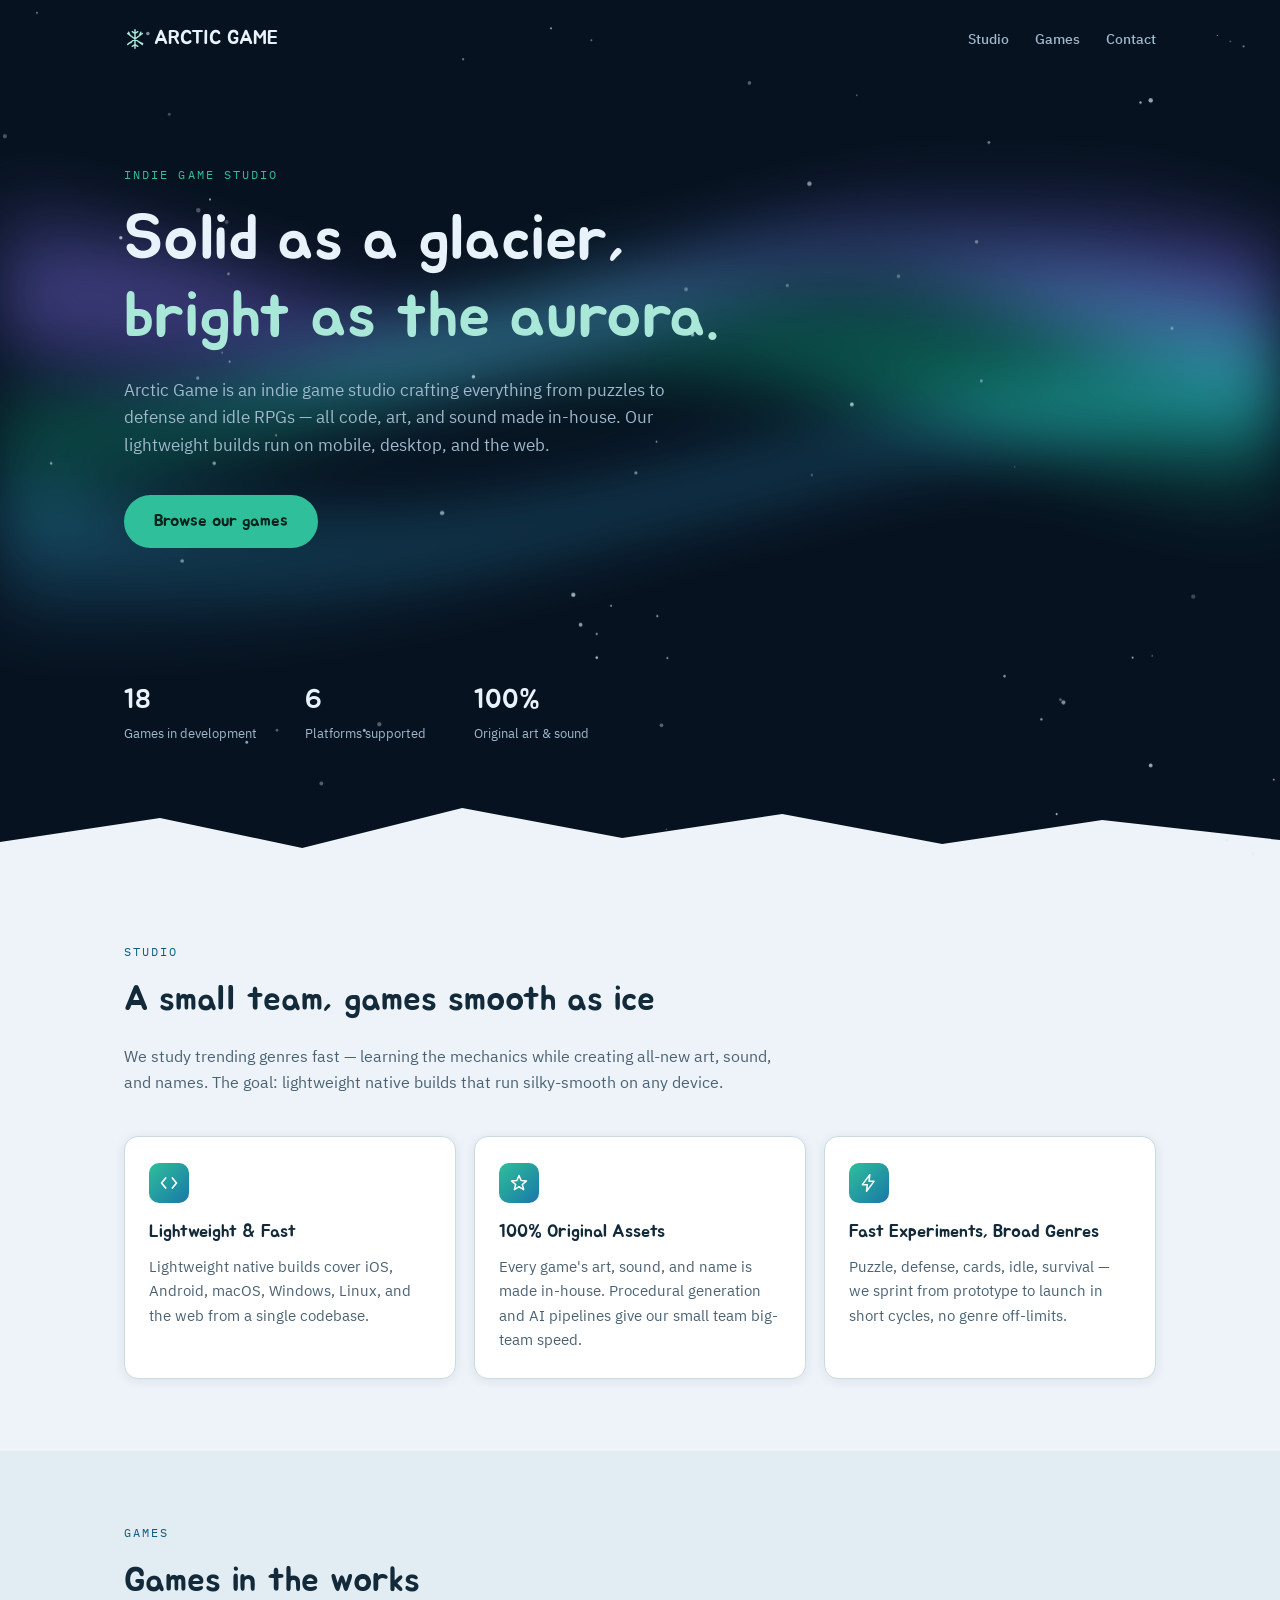
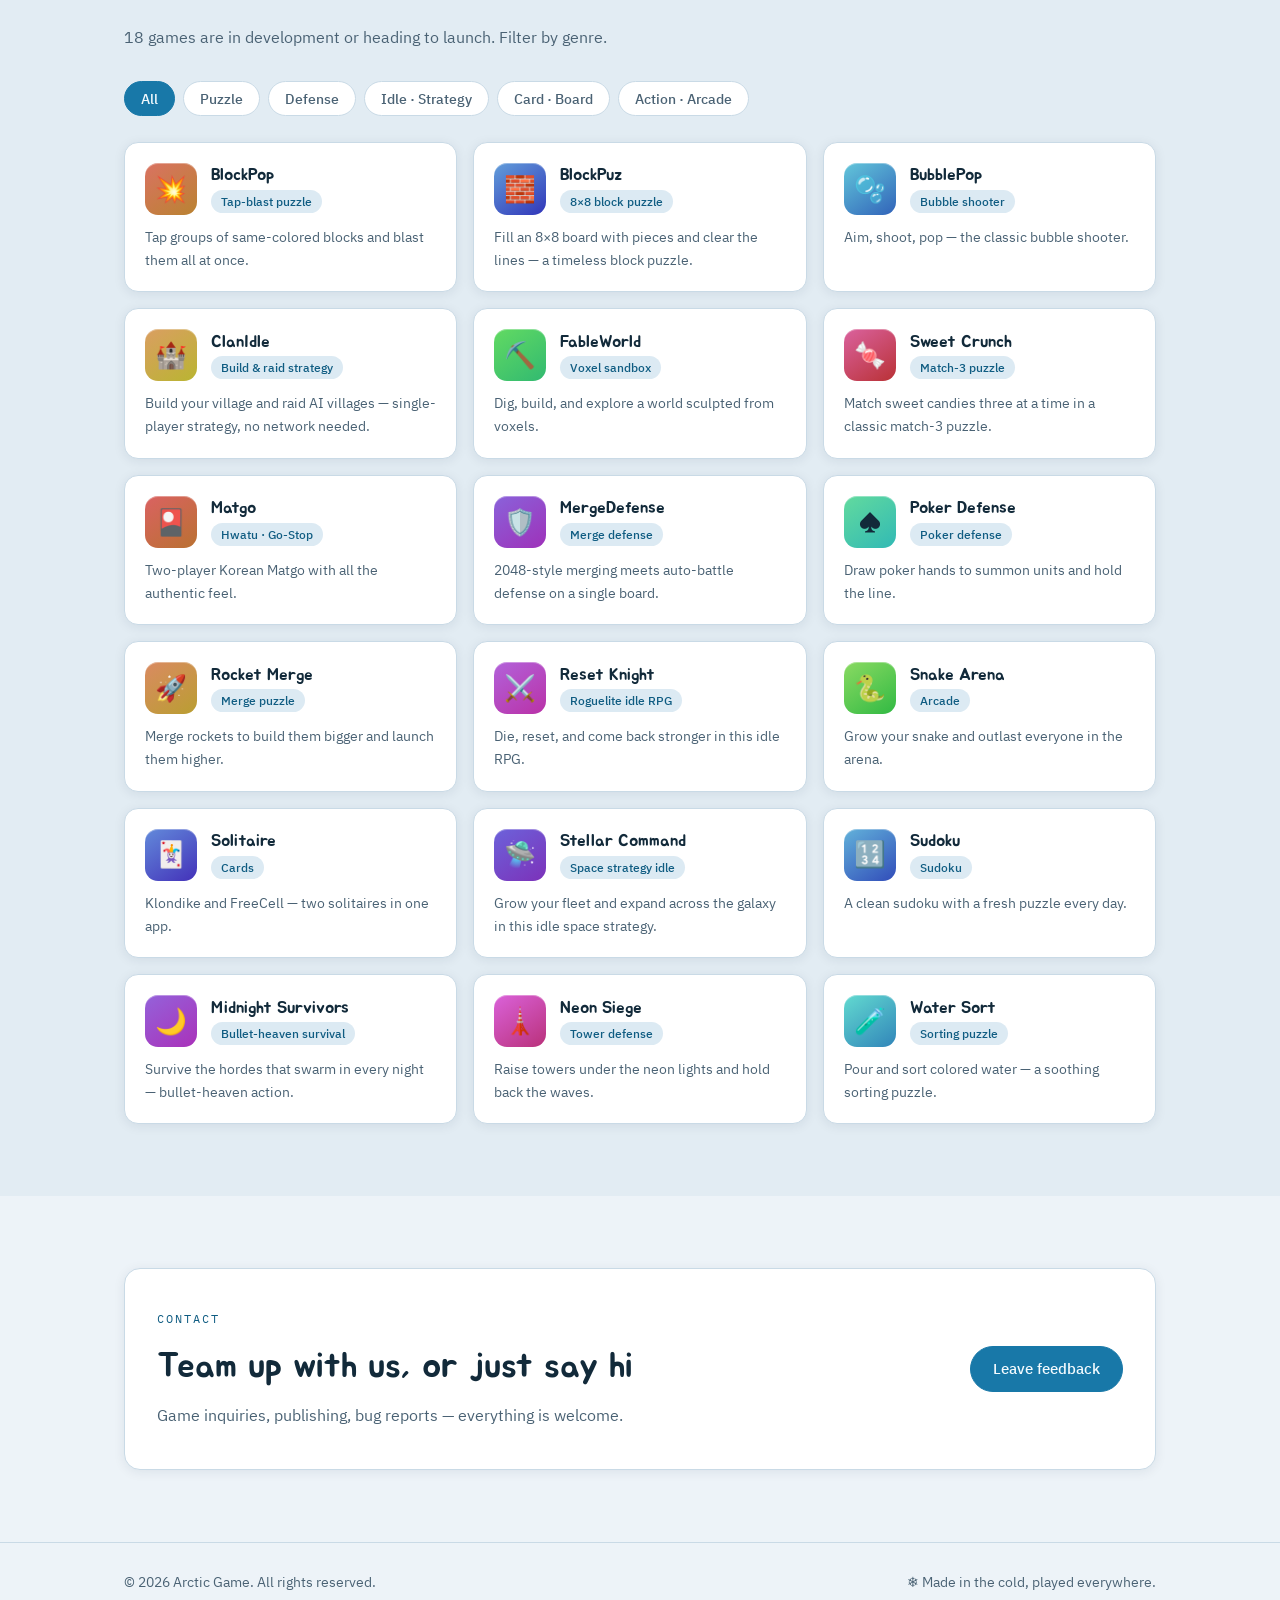
==== index.html @ 4560b3fa "Create index.html" ====
<!DOCTYPE html>
<html lang="en">
<head>
<meta charset="UTF-8">
<meta name="viewport" content="width=device-width, initial-scale=1.0">
<title>Arctic Game</title>
<meta name="description" content="Arctic Game — 퍼즐부터 디펜스까지, 아트와 사운드까지 직접 만드는 인디 게임 스튜디오">
<link rel="icon" href="data:image/svg+xml,%3Csvg xmlns='http://www.w3.org/2000/svg' viewBox='0 0 100 100'%3E%3Ctext y='.9em' font-size='90'%3E%E2%9D%84%EF%B8%8F%3C/text%3E%3C/svg%3E">
<link rel="preconnect" href="https://fonts.googleapis.com">
<link rel="preconnect" href="https://fonts.gstatic.com" crossorigin>
<link rel="stylesheet" href="https://fonts.googleapis.com/css2?family=Jua&family=IBM+Plex+Sans+KR:wght@400;500;700&family=IBM+Plex+Mono:wght@500&display=swap">
<style>
  :root {
    --bg: #EDF3F8;
    --surface: #FFFFFF;
    --surface-2: #E2ECF3;
    --ink: #122A3A;
    --ink-soft: #4A6274;
    --line: #C9DAE6;
    --accent: #1878A8;
    --accent-ink: #0F5C82;
    --aurora-g: #2FBF9B;
    --aurora-v: #8A7BF0;
    --chip-bg: #DCEAF3;
    --shadow: 0 2px 12px rgba(18, 42, 58, 0.08);
    /* 히어로는 테마와 무관하게 극야(polar night) 고정 */
    --night: #071220;
    --night-ink: #E8F2FA;
    --night-soft: #9FB8CC;
  }
  @media (prefers-color-scheme: dark) {
    :root:not([data-theme="light"]) {
      --bg: #0A1622;
      --surface: #12222F;
      --surface-2: #0E1C28;
      --ink: #E3EEF6;
      --ink-soft: #8FA9BB;
      --line: #20374A;
      --accent: #4FB7DF;
      --accent-ink: #7CCBE8;
      --chip-bg: #1A2E3E;
      --shadow: 0 2px 12px rgba(0, 0, 0, 0.35);
    }
  }
  :root[data-theme="dark"] {
    --bg: #0A1622;
    --surface: #12222F;
    --surface-2: #0E1C28;
    --ink: #E3EEF6;
    --ink-soft: #8FA9BB;
    --line: #20374A;
    --accent: #4FB7DF;
    --accent-ink: #7CCBE8;
    --chip-bg: #1A2E3E;
    --shadow: 0 2px 12px rgba(0, 0, 0, 0.35);
  }

  * { margin: 0; padding: 0; box-sizing: border-box; }
  html { scroll-behavior: smooth; }
  @media (prefers-reduced-motion: reduce) {
    html { scroll-behavior: auto; }
    *, *::before, *::after { animation: none !important; transition: none !important; }
  }
  body {
    background: var(--bg);
    color: var(--ink);
    font-family: "IBM Plex Sans KR", "Apple SD Gothic Neo", "Malgun Gothic", sans-serif;
    line-height: 1.65;
    -webkit-font-smoothing: antialiased;
  }
  h1, h2, h3 { font-family: "Jua", "Apple SD Gothic Neo", sans-serif; font-weight: 400; text-wrap: balance; }
  a { color: var(--accent-ink); }
  a:focus-visible, button:focus-visible {
    outline: 2px solid var(--accent);
    outline-offset: 3px;
    border-radius: 4px;
  }
  .mono {
    font-family: "IBM Plex Mono", monospace;
    font-size: 0.72rem;
    letter-spacing: 0.18em;
    text-transform: uppercase;
  }
  .wrap { max-width: 1080px; margin: 0 auto; padding: 0 24px; }

  /* ── 히어로 (극야) ─────────────────────────── */
  .hero {
    position: relative;
    background: var(--night);
    color: var(--night-ink);
    overflow: hidden;
  }
  .hero canvas {
    position: absolute;
    inset: 0;
    width: 100%;
    height: 100%;
    pointer-events: none;
  }
  #aurora { filter: blur(34px) saturate(1.25); opacity: 0.85; }
  .hero-inner { position: relative; z-index: 2; }

  .nav {
    display: flex;
    align-items: center;
    justify-content: space-between;
    gap: 16px;
    padding: 22px 0;
  }
  .wordmark {
    font-family: "Jua", sans-serif;
    font-size: 1.25rem;
    color: var(--night-ink);
    text-decoration: none;
    display: flex;
    align-items: center;
    gap: 8px;
  }
  .wordmark svg { flex: none; }
  .nav-right { display: flex; align-items: center; gap: 26px; }
  .nav-links { display: flex; gap: 26px; }
  .nav-links a {
    color: var(--night-soft);
    text-decoration: none;
    font-size: 0.9rem;
    font-weight: 500;
  }
  .nav-links a:hover { color: var(--night-ink); }

  .lang-switch {
    display: flex;
    gap: 3px;
    border: 1px solid rgba(159, 184, 204, 0.35);
    border-radius: 999px;
    padding: 3px;
  }
  .lang-switch button {
    font-family: "IBM Plex Mono", monospace;
    font-size: 0.68rem;
    letter-spacing: 0.08em;
    background: none;
    border: none;
    color: var(--night-soft);
    border-radius: 999px;
    padding: 4px 11px;
    cursor: pointer;
  }
  .lang-switch button:hover { color: var(--night-ink); }
  .lang-switch button[aria-pressed="true"] {
    background: var(--night-ink);
    color: var(--night);
  }

  .hero-body { padding: 88px 0 130px; max-width: 640px; }
  .hero-eyebrow { color: var(--aurora-g); margin-bottom: 18px; }
  .hero h1 {
    font-size: clamp(2.4rem, 6vw, 4rem);
    line-height: 1.2;
    margin-bottom: 20px;
  }
  .hero h1 .glow { color: #A9E8D8; }
  .hero p.lede {
    color: var(--night-soft);
    font-size: 1.05rem;
    max-width: 34em;
    margin-bottom: 36px;
  }
  .cta {
    display: inline-block;
    background: var(--aurora-g);
    color: #05231B;
    font-family: "Jua", sans-serif;
    font-size: 1.05rem;
    text-decoration: none;
    padding: 13px 30px;
    border-radius: 999px;
    transition: transform 0.15s ease, box-shadow 0.15s ease;
  }
  .cta:hover { transform: translateY(-2px); box-shadow: 0 6px 24px rgba(47, 191, 155, 0.4); }

  .hero-stats {
    position: relative;
    z-index: 2;
    display: flex;
    flex-wrap: wrap;
    gap: 12px 48px;
    padding-bottom: 56px;
  }
  .hero-stats div { display: flex; flex-direction: column; }
  .hero-stats .num {
    font-family: "Jua", sans-serif;
    font-size: 1.7rem;
    color: var(--night-ink);
    font-variant-numeric: tabular-nums;
  }
  .hero-stats .label { color: var(--night-soft); font-size: 0.82rem; }

  /* 히어로 아래 빙하 능선 */
  .ridge { display: block; width: 100%; height: 70px; margin-top: -1px; }

  /* ── 섹션 공통 ─────────────────────────────── */
  section { padding: 72px 0; }
  .sec-eyebrow { color: var(--accent-ink); margin-bottom: 10px; }
  .sec-title { font-size: clamp(1.6rem, 3.5vw, 2.2rem); margin-bottom: 14px; }
  .sec-desc { color: var(--ink-soft); max-width: 42em; }

  /* ── 스튜디오 ─────────────────────────────── */
  .pillars {
    display: grid;
    grid-template-columns: repeat(auto-fit, minmax(240px, 1fr));
    gap: 18px;
    margin-top: 40px;
  }
  .pillar {
    background: var(--surface);
    border: 1px solid var(--line);
    border-radius: 14px;
    padding: 26px 24px;
    box-shadow: var(--shadow);
  }
  .pillar h3 { font-size: 1.15rem; margin: 14px 0 8px; }
  .pillar p { color: var(--ink-soft); font-size: 0.92rem; }
  .pillar .mark {
    width: 40px; height: 40px;
    border-radius: 10px;
    display: flex; align-items: center; justify-content: center;
    background: linear-gradient(135deg, var(--aurora-g), var(--accent));
  }
  .pillar .mark svg { display: block; }

  /* ── 게임 그리드 ───────────────────────────── */
  #games { background: var(--surface-2); }
  .filters {
    display: flex;
    flex-wrap: wrap;
    gap: 8px;
    margin: 30px 0 26px;
  }
  .filters button {
    font-family: "IBM Plex Sans KR", sans-serif;
    font-size: 0.85rem;
    font-weight: 500;
    color: var(--ink-soft);
    background: var(--surface);
    border: 1px solid var(--line);
    border-radius: 999px;
    padding: 7px 16px;
    cursor: pointer;
  }
  .filters button:hover { color: var(--ink); }
  .filters button[aria-pressed="true"] {
    background: var(--accent);
    border-color: var(--accent);
    color: #F2FAFE;
  }
  .grid {
    display: grid;
    grid-template-columns: repeat(auto-fill, minmax(250px, 1fr));
    gap: 16px;
  }
  .card {
    background: var(--surface);
    border: 1px solid var(--line);
    border-radius: 14px;
    padding: 20px;
    box-shadow: var(--shadow);
    display: flex;
    flex-direction: column;
    gap: 10px;
    transition: transform 0.15s ease;
  }
  .card:hover { transform: translateY(-3px); }
  .card.hide { display: none; }
  .card-top { display: flex; align-items: center; gap: 14px; }
  .app-icon {
    flex: none;
    width: 52px; height: 52px;
    border-radius: 13px;
    display: flex; align-items: center; justify-content: center;
    font-size: 1.6rem;
    background: linear-gradient(145deg, hsl(var(--h), 62%, 62%), hsl(calc(var(--h) + 28), 58%, 46%));
    box-shadow: inset 0 1px 0 rgba(255,255,255,0.35);
  }
  .card h3 { font-size: 1.08rem; line-height: 1.3; }
  .chip {
    display: inline-block;
    font-size: 0.72rem;
    font-weight: 500;
    color: var(--accent-ink);
    background: var(--chip-bg);
    border-radius: 999px;
    padding: 2px 10px;
    margin-top: 3px;
  }
  .card p { color: var(--ink-soft); font-size: 0.88rem; }

  /* ── 문의 ──────────────────────────────────── */
  .contact-box {
    background: var(--surface);
    border: 1px solid var(--line);
    border-radius: 16px;
    padding: 40px 32px;
    box-shadow: var(--shadow);
    display: flex;
    flex-wrap: wrap;
    align-items: center;
    justify-content: space-between;
    gap: 20px;
  }
  .contact-box .links { display: flex; flex-wrap: wrap; gap: 12px; }
  .contact-box a.btn {
    display: inline-block;
    text-decoration: none;
    font-weight: 500;
    font-size: 0.92rem;
    padding: 10px 22px;
    border-radius: 999px;
    border: 1px solid var(--line);
    color: var(--ink);
  }
  .contact-box a.btn.primary {
    background: var(--accent);
    border-color: var(--accent);
    color: #F2FAFE;
  }

  footer {
    border-top: 1px solid var(--line);
    padding: 28px 0 40px;
    color: var(--ink-soft);
    font-size: 0.85rem;
    display: flex;
    flex-wrap: wrap;
    gap: 8px 24px;
    justify-content: space-between;
  }

  @media (max-width: 560px) {
    .nav-links { display: none; }
    .hero-body { padding: 56px 0 90px; }
    section { padding: 56px 0; }
  }
</style>
</head>
<body>

<header class="hero">
  <canvas id="aurora" aria-hidden="true"></canvas>
  <canvas id="snow" aria-hidden="true"></canvas>
  <div class="wrap hero-inner">
    <nav class="nav" aria-label="주요 메뉴" data-i18n-aria="aria.nav">
      <a class="wordmark" href="#">
        <svg width="22" height="22" viewBox="0 0 24 24" fill="none" aria-hidden="true">
          <path d="M12 2v20M4 6l16 12M20 6L4 18M12 6l-3-2m3 2 3-2M12 18l-3 2m3-2 3 2M6.4 7.8 5 4.6m2.9 11L4.6 17m12.5-9.2L18.4 4.6m-1.5 11 3.5 1.4" stroke="#A9E8D8" stroke-width="1.6" stroke-linecap="round"/>
        </svg>
        ARCTIC GAME
      </a>
      <div class="nav-right">
        <div class="nav-links">
          <a href="#studio" data-i18n="nav.studio">스튜디오</a>
          <a href="#games" data-i18n="nav.games">게임</a>
          <a href="#contact" data-i18n="nav.contact">문의</a>
        </div>
      </div>
    </nav>

    <div class="hero-body">
      <p class="mono hero-eyebrow">Indie Game Studio</p>
      <h1 data-i18n-html="hero.title">빙하처럼 단단하게,<br><span class="glow">오로라처럼 빛나게.</span></h1>
      <p class="lede" data-i18n="hero.lede">Arctic Game은 퍼즐부터 디펜스, 방치형 RPG까지 —
        모든 코드와 아트, 사운드를 직접 만드는 인디 게임 스튜디오입니다.
        가벼운 빌드로 모바일과 데스크톱, 웹을 넘나듭니다.</p>
      <a class="cta" href="#games" data-i18n="hero.cta">게임 보러 가기</a>
    </div>

    <div class="wrap hero-stats" style="padding-left:0;padding-right:0">
      <div><span class="num">18</span><span class="label" data-i18n="stats.games">개발 중인 게임</span></div>
      <div><span class="num">6</span><span class="label" data-i18n="stats.platforms">지원 플랫폼</span></div>
      <div><span class="num">100%</span><span class="label" data-i18n="stats.assets">오리지널 아트 · 사운드</span></div>
    </div>
  </div>
  <svg class="ridge" viewBox="0 0 1440 70" preserveAspectRatio="none" aria-hidden="true">
    <path d="M0 70 L0 42 L180 18 L340 48 L520 8 L700 38 L880 14 L1060 44 L1240 20 L1440 40 L1440 70 Z" fill="var(--bg)"/>
  </svg>
</header>

<main>
  <section id="studio">
    <div class="wrap">
      <p class="mono sec-eyebrow">Studio</p>
      <h2 class="sec-title" data-i18n="studio.title">작은 팀, 얼음처럼 매끄러운 게임</h2>
      <p class="sec-desc" data-i18n="studio.desc">유행하는 장르를 빠르게 연구하고, 메커니즘은 배우되 아트·사운드·이름은
        전부 새로 만듭니다. 가벼운 네이티브 빌드로 어떤 기기에서든 부드럽게 돌아가는 게임이 목표입니다.</p>
      <div class="pillars">
        <div class="pillar">
          <div class="mark"><svg width="20" height="20" viewBox="0 0 24 24" fill="none" aria-hidden="true"><path d="M8 6 3 12l5 6M16 6l5 6-5 6" stroke="#fff" stroke-width="2" stroke-linecap="round" stroke-linejoin="round"/></svg></div>
          <h3 data-i18n="pillar1.t">가볍고 빠르게</h3>
          <p data-i18n="pillar1.d">가벼운 네이티브 빌드로 iOS · Android · macOS · Windows · Linux · 웹까지 하나의 코드로 대응합니다.</p>
        </div>
        <div class="pillar">
          <div class="mark"><svg width="20" height="20" viewBox="0 0 24 24" fill="none" aria-hidden="true"><path d="M12 3l2.5 6 6.5.5-5 4.3 1.6 6.2L12 16.5 6.4 20l1.6-6.2-5-4.3 6.5-.5L12 3Z" stroke="#fff" stroke-width="1.8" stroke-linejoin="round"/></svg></div>
          <h3 data-i18n="pillar2.t">100% 오리지널 에셋</h3>
          <p data-i18n="pillar2.d">모든 게임의 아트와 사운드, 이름을 직접 제작합니다. 절차 생성과 AI 파이프라인을 적극 활용해 작은 팀의 속도를 냅니다.</p>
        </div>
        <div class="pillar">
          <div class="mark"><svg width="20" height="20" viewBox="0 0 24 24" fill="none" aria-hidden="true"><path d="M13 2 4 14h6l-1 8 9-12h-6l1-8Z" stroke="#fff" stroke-width="1.8" stroke-linejoin="round"/></svg></div>
          <h3 data-i18n="pillar3.t">빠른 실험, 넓은 장르</h3>
          <p data-i18n="pillar3.d">퍼즐, 디펜스, 카드, 방치형, 서바이벌 — 장르를 가리지 않고 프로토타입에서 출시까지 짧은 주기로 달립니다.</p>
        </div>
      </div>
    </div>
  </section>

  <section id="games">
    <div class="wrap">
      <p class="mono sec-eyebrow">Games</p>
      <h2 class="sec-title" data-i18n="games.title">지금 만들고 있는 게임들</h2>
      <p class="sec-desc" data-i18n="games.desc">18종의 게임이 개발·출시 준비 중입니다. 장르별로 골라 보세요.</p>

      <div class="filters" role="group" aria-label="장르 필터" data-i18n-aria="aria.filters">
        <button type="button" data-filter="all" aria-pressed="true" data-i18n="filter.all">전체</button>
        <button type="button" data-filter="puzzle" aria-pressed="false" data-i18n="filter.puzzle">퍼즐</button>
        <button type="button" data-filter="defense" aria-pressed="false" data-i18n="filter.defense">디펜스</button>
        <button type="button" data-filter="idle" aria-pressed="false" data-i18n="filter.idle">방치형 · 전략</button>
        <button type="button" data-filter="card" aria-pressed="false" data-i18n="filter.card">카드 · 보드</button>
        <button type="button" data-filter="action" aria-pressed="false" data-i18n="filter.action">액션 · 아케이드</button>
      </div>

      <div class="grid">
        <article class="card" data-cat="puzzle">
          <div class="card-top">
            <div class="app-icon" style="--h: 8">💥</div>
            <div><h3>BlockPop</h3><span class="chip" data-i18n="g.blockpop.c">탭 블라스트 퍼즐</span></div>
          </div>
          <p data-i18n="g.blockpop.d">같은 색 블록을 탭해서 한 번에 터뜨리는 시원한 블라스트 퍼즐.</p>
        </article>
        <article class="card" data-cat="puzzle">
          <div class="card-top">
            <div class="app-icon" style="--h: 210">🧱</div>
            <div><h3>BlockPuz</h3><span class="chip" data-i18n="g.blockpuz.c">8×8 블록 퍼즐</span></div>
          </div>
          <p data-i18n="g.blockpuz.d">8×8 보드에 조각을 채우고 줄을 지우는 클래식 블록 퍼즐.</p>
        </article>
        <article class="card" data-cat="puzzle">
          <div class="card-top">
            <div class="app-icon" style="--h: 190">🫧</div>
            <div><h3>BubblePop</h3><span class="chip" data-i18n="g.bubblepop.c">버블 슈터</span></div>
          </div>
          <p data-i18n="g.bubblepop.d">조준하고, 쏘고, 터뜨리는 클래식 버블 슈터.</p>
        </article>
        <article class="card" data-cat="idle">
          <div class="card-top">
            <div class="app-icon" style="--h: 30">🏰</div>
            <div><h3>ClanIdle</h3><span class="chip" data-i18n="g.clanidle.c">건설 · 약탈 전략</span></div>
          </div>
          <p data-i18n="g.clanidle.d">마을을 짓고 AI 마을을 약탈하는 네트워크 없는 싱글 전략.</p>
        </article>
        <article class="card" data-cat="action">
          <div class="card-top">
            <div class="app-icon" style="--h: 120">⛏️</div>
            <div><h3>FableWorld</h3><span class="chip" data-i18n="g.fableworld.c">복셀 샌드박스</span></div>
          </div>
          <p data-i18n="g.fableworld.d">복셀로 빚은 세계를 파고, 짓고, 탐험하는 샌드박스.</p>
        </article>
        <article class="card" data-cat="puzzle">
          <div class="card-top">
            <div class="app-icon" style="--h: 330">🍬</div>
            <div><h3>Sweet Crunch</h3><span class="chip" data-i18n="g.sweetcrunch.c">매치3 퍼즐</span></div>
          </div>
          <p data-i18n="g.sweetcrunch.d">달콤한 캔디를 세 개씩 맞추는 정통 매치3 퍼즐.</p>
        </article>
        <article class="card" data-cat="card">
          <div class="card-top">
            <div class="app-icon" style="--h: 0">🎴</div>
            <div><h3 data-i18n="g.matgo.n">맞고</h3><span class="chip" data-i18n="g.matgo.c">화투 · 고스톱</span></div>
          </div>
          <p data-i18n="g.matgo.d">두 명이서 겨루는 한국식 맞고, 손맛 그대로.</p>
        </article>
        <article class="card" data-cat="defense">
          <div class="card-top">
            <div class="app-icon" style="--h: 260">🛡️</div>
            <div><h3>MergeDefense</h3><span class="chip" data-i18n="g.mergedefense.c">머지 디펜스</span></div>
          </div>
          <p data-i18n="g.mergedefense.d">2048 머지와 자동전투 디펜스를 한 판에 담았습니다.</p>
        </article>
        <article class="card" data-cat="defense">
          <div class="card-top">
            <div class="app-icon" style="--h: 150">♠️</div>
            <div><h3>Poker Defense</h3><span class="chip" data-i18n="g.pokerdefense.c">포커 디펜스</span></div>
          </div>
          <p data-i18n="g.pokerdefense.d">포커 족보로 유닛을 뽑아 적을 막는 전략 디펜스.</p>
        </article>
        <article class="card" data-cat="puzzle">
          <div class="card-top">
            <div class="app-icon" style="--h: 20">🚀</div>
            <div><h3>Rocket Merge</h3><span class="chip" data-i18n="g.rocketmerge.c">머지 퍼즐</span></div>
          </div>
          <p data-i18n="g.rocketmerge.d">로켓을 합쳐 더 크고 더 높이 쏘아 올리는 머지 퍼즐.</p>
        </article>
        <article class="card" data-cat="idle">
          <div class="card-top">
            <div class="app-icon" style="--h: 280">⚔️</div>
            <div><h3 data-i18n="g.resetknight.n">리셋 나이트</h3><span class="chip" data-i18n="g.resetknight.c">로그라이트 방치형 RPG</span></div>
          </div>
          <p data-i18n="g.resetknight.d">죽고, 리셋하고, 더 강해져서 돌아오는 방치형 RPG.</p>
        </article>
        <article class="card" data-cat="action">
          <div class="card-top">
            <div class="app-icon" style="--h: 100">🐍</div>
            <div><h3>Snake Arena</h3><span class="chip" data-i18n="g.snakearena.c">아케이드</span></div>
          </div>
          <p data-i18n="g.snakearena.d">아레나에서 몸집을 불리며 살아남는 스네이크 서바이벌.</p>
        </article>
        <article class="card" data-cat="card">
          <div class="card-top">
            <div class="app-icon" style="--h: 220">🃏</div>
            <div><h3>Solitaire</h3><span class="chip" data-i18n="g.solitaire.c">카드</span></div>
          </div>
          <p data-i18n="g.solitaire.d">클론다이크와 프리셀, 두 가지 솔리테어를 하나의 앱에.</p>
        </article>
        <article class="card" data-cat="idle">
          <div class="card-top">
            <div class="app-icon" style="--h: 245">🛸</div>
            <div><h3 data-i18n="g.stellar.n">스텔라 커맨드</h3><span class="chip" data-i18n="g.stellar.c">우주 전략 방치형</span></div>
          </div>
          <p data-i18n="g.stellar.d">함대를 키우고 은하를 넓혀가는 우주 전략 방치형.</p>
        </article>
        <article class="card" data-cat="puzzle">
          <div class="card-top">
            <div class="app-icon" style="--h: 200">🔢</div>
            <div><h3>Sudoku</h3><span class="chip" data-i18n="g.sudoku.c">스도쿠</span></div>
          </div>
          <p data-i18n="g.sudoku.d">매일 새 퍼즐이 열리는 깔끔한 스도쿠.</p>
        </article>
        <article class="card" data-cat="action">
          <div class="card-top">
            <div class="app-icon" style="--h: 265">🌙</div>
            <div><h3 data-i18n="g.midnight.n">미드나잇 서바이버즈</h3><span class="chip" data-i18n="g.midnight.c">불릿헤븐 서바이벌</span></div>
          </div>
          <p data-i18n="g.midnight.d">밤마다 몰려오는 무리 속에서 살아남는 불릿헤븐 액션.</p>
        </article>
        <article class="card" data-cat="defense">
          <div class="card-top">
            <div class="app-icon" style="--h: 300">🗼</div>
            <div><h3>Neon Siege</h3><span class="chip" data-i18n="g.neonsiege.c">타워 디펜스</span></div>
          </div>
          <p data-i18n="g.neonsiege.d">네온 불빛 아래 타워를 세우고 웨이브를 막아내는 디펜스.</p>
        </article>
        <article class="card" data-cat="puzzle">
          <div class="card-top">
            <div class="app-icon" style="--h: 175">🧪</div>
            <div><h3>Water Sort</h3><span class="chip" data-i18n="g.watersort.c">정렬 퍼즐</span></div>
          </div>
          <p data-i18n="g.watersort.d">색색의 물을 옮겨 담아 정리하는 힐링 정렬 퍼즐.</p>
        </article>
      </div>
    </div>
  </section>

  <section id="contact">
    <div class="wrap">
      <div class="contact-box">
        <div>
          <p class="mono sec-eyebrow">Contact</p>
          <h2 class="sec-title" style="margin-bottom:6px" data-i18n="contact.title">함께 만들거나, 그냥 인사하거나</h2>
          <p class="sec-desc" data-i18n="contact.desc">게임 문의, 퍼블리싱, 버그 제보 — 무엇이든 환영합니다.</p>
        </div>
        <div class="links">
          <a class="btn primary" href="https://github.com/ArcticGame/feedback/issues/new" rel="noopener" data-i18n="contact.feedback">피드백 남기기</a>
        </div>
      </div>
    </div>
  </section>
</main>

<footer>
  <div class="wrap" style="display:flex;flex-wrap:wrap;gap:8px 24px;justify-content:space-between;width:100%">
    <span>© 2026 Arctic Game. All rights reserved.</span>
    <span>❄ Made in the cold, played everywhere.</span>
  </div>
</footer>

<script>
(function () {
  /* ── 다국어 (KO / EN) ─────────────────────── */
  var I18N = {
    ko: {
      _desc: "Arctic Game — 퍼즐부터 디펜스까지, 아트와 사운드까지 직접 만드는 인디 게임 스튜디오",
      "aria.nav": "주요 메뉴",
      "aria.lang": "언어 선택",
      "aria.filters": "장르 필터",
      "nav.studio": "스튜디오",
      "nav.games": "게임",
      "nav.contact": "문의",
      "hero.title": '빙하처럼 단단하게,<br><span class="glow">오로라처럼 빛나게.</span>',
      "hero.lede": "Arctic Game은 퍼즐부터 디펜스, 방치형 RPG까지 — 모든 코드와 아트, 사운드를 직접 만드는 인디 게임 스튜디오입니다. 가벼운 빌드로 모바일과 데스크톱, 웹을 넘나듭니다.",
      "hero.cta": "게임 보러 가기",
      "stats.games": "개발 중인 게임",
      "stats.platforms": "지원 플랫폼",
      "stats.assets": "오리지널 아트 · 사운드",
      "studio.title": "작은 팀, 얼음처럼 매끄러운 게임",
      "studio.desc": "유행하는 장르를 빠르게 연구하고, 메커니즘은 배우되 아트·사운드·이름은 전부 새로 만듭니다. 가벼운 네이티브 빌드로 어떤 기기에서든 부드럽게 돌아가는 게임이 목표입니다.",
      "pillar1.t": "가볍고 빠르게",
      "pillar1.d": "가벼운 네이티브 빌드로 iOS · Android · macOS · Windows · Linux · 웹까지 하나의 코드로 대응합니다.",
      "pillar2.t": "100% 오리지널 에셋",
      "pillar2.d": "모든 게임의 아트와 사운드, 이름을 직접 제작합니다. 절차 생성과 AI 파이프라인을 적극 활용해 작은 팀의 속도를 냅니다.",
      "pillar3.t": "빠른 실험, 넓은 장르",
      "pillar3.d": "퍼즐, 디펜스, 카드, 방치형, 서바이벌 — 장르를 가리지 않고 프로토타입에서 출시까지 짧은 주기로 달립니다.",
      "games.title": "지금 만들고 있는 게임들",
      "games.desc": "18종의 게임이 개발·출시 준비 중입니다. 장르별로 골라 보세요.",
      "filter.all": "전체",
      "filter.puzzle": "퍼즐",
      "filter.defense": "디펜스",
      "filter.idle": "방치형 · 전략",
      "filter.card": "카드 · 보드",
      "filter.action": "액션 · 아케이드",
      "g.blockpop.c": "탭 블라스트 퍼즐",
      "g.blockpop.d": "같은 색 블록을 탭해서 한 번에 터뜨리는 시원한 블라스트 퍼즐.",
      "g.blockpuz.c": "8×8 블록 퍼즐",
      "g.blockpuz.d": "8×8 보드에 조각을 채우고 줄을 지우는 클래식 블록 퍼즐.",
      "g.bubblepop.c": "버블 슈터",
      "g.bubblepop.d": "조준하고, 쏘고, 터뜨리는 클래식 버블 슈터.",
      "g.clanidle.c": "건설 · 약탈 전략",
      "g.clanidle.d": "마을을 짓고 AI 마을을 약탈하는 네트워크 없는 싱글 전략.",
      "g.fableworld.c": "복셀 샌드박스",
      "g.fableworld.d": "복셀로 빚은 세계를 파고, 짓고, 탐험하는 샌드박스.",
      "g.sweetcrunch.c": "매치3 퍼즐",
      "g.sweetcrunch.d": "달콤한 캔디를 세 개씩 맞추는 정통 매치3 퍼즐.",
      "g.matgo.n": "맞고",
      "g.matgo.c": "화투 · 고스톱",
      "g.matgo.d": "두 명이서 겨루는 한국식 맞고, 손맛 그대로.",
      "g.mergedefense.c": "머지 디펜스",
      "g.mergedefense.d": "2048 머지와 자동전투 디펜스를 한 판에 담았습니다.",
      "g.pokerdefense.c": "포커 디펜스",
      "g.pokerdefense.d": "포커 족보로 유닛을 뽑아 적을 막는 전략 디펜스.",
      "g.rocketmerge.c": "머지 퍼즐",
      "g.rocketmerge.d": "로켓을 합쳐 더 크고 더 높이 쏘아 올리는 머지 퍼즐.",
      "g.resetknight.n": "리셋 나이트",
      "g.resetknight.c": "로그라이트 방치형 RPG",
      "g.resetknight.d": "죽고, 리셋하고, 더 강해져서 돌아오는 방치형 RPG.",
      "g.snakearena.c": "아케이드",
      "g.snakearena.d": "아레나에서 몸집을 불리며 살아남는 스네이크 서바이벌.",
      "g.solitaire.c": "카드",
      "g.solitaire.d": "클론다이크와 프리셀, 두 가지 솔리테어를 하나의 앱에.",
      "g.stellar.n": "스텔라 커맨드",
      "g.stellar.c": "우주 전략 방치형",
      "g.stellar.d": "함대를 키우고 은하를 넓혀가는 우주 전략 방치형.",
      "g.sudoku.c": "스도쿠",
      "g.sudoku.d": "매일 새 퍼즐이 열리는 깔끔한 스도쿠.",
      "g.midnight.n": "미드나잇 서바이버즈",
      "g.midnight.c": "불릿헤븐 서바이벌",
      "g.midnight.d": "밤마다 몰려오는 무리 속에서 살아남는 불릿헤븐 액션.",
      "g.neonsiege.c": "타워 디펜스",
      "g.neonsiege.d": "네온 불빛 아래 타워를 세우고 웨이브를 막아내는 디펜스.",
      "g.watersort.c": "정렬 퍼즐",
      "g.watersort.d": "색색의 물을 옮겨 담아 정리하는 힐링 정렬 퍼즐.",
      "contact.title": "함께 만들거나, 그냥 인사하거나",
      "contact.desc": "게임 문의, 퍼블리싱, 버그 제보 — 무엇이든 환영합니다.",
      "contact.feedback": "피드백 남기기"
    },
    en: {
      _desc: "Arctic Game — an indie game studio making everything from puzzles to defense games, art and sound included",
      "aria.nav": "Main menu",
      "aria.lang": "Language",
      "aria.filters": "Genre filter",
      "nav.studio": "Studio",
      "nav.games": "Games",
      "nav.contact": "Contact",
      "hero.title": 'Solid as a glacier,<br><span class="glow">bright as the aurora.</span>',
      "hero.lede": "Arctic Game is an indie game studio crafting everything from puzzles to defense and idle RPGs — all code, art, and sound made in-house. Our lightweight builds run on mobile, desktop, and the web.",
      "hero.cta": "Browse our games",
      "stats.games": "Games in development",
      "stats.platforms": "Platforms supported",
      "stats.assets": "Original art & sound",
      "studio.title": "A small team, games smooth as ice",
      "studio.desc": "We study trending genres fast — learning the mechanics while creating all-new art, sound, and names. The goal: lightweight native builds that run silky-smooth on any device.",
      "pillar1.t": "Lightweight & Fast",
      "pillar1.d": "Lightweight native builds cover iOS, Android, macOS, Windows, Linux, and the web from a single codebase.",
      "pillar2.t": "100% Original Assets",
      "pillar2.d": "Every game's art, sound, and name is made in-house. Procedural generation and AI pipelines give our small team big-team speed.",
      "pillar3.t": "Fast Experiments, Broad Genres",
      "pillar3.d": "Puzzle, defense, cards, idle, survival — we sprint from prototype to launch in short cycles, no genre off-limits.",
      "games.title": "Games in the works",
      "games.desc": "18 games are in development or heading to launch. Filter by genre.",
      "filter.all": "All",
      "filter.puzzle": "Puzzle",
      "filter.defense": "Defense",
      "filter.idle": "Idle · Strategy",
      "filter.card": "Card · Board",
      "filter.action": "Action · Arcade",
      "g.blockpop.c": "Tap-blast puzzle",
      "g.blockpop.d": "Tap groups of same-colored blocks and blast them all at once.",
      "g.blockpuz.c": "8×8 block puzzle",
      "g.blockpuz.d": "Fill an 8×8 board with pieces and clear the lines — a timeless block puzzle.",
      "g.bubblepop.c": "Bubble shooter",
      "g.bubblepop.d": "Aim, shoot, pop — the classic bubble shooter.",
      "g.clanidle.c": "Build & raid strategy",
      "g.clanidle.d": "Build your village and raid AI villages — single-player strategy, no network needed.",
      "g.fableworld.c": "Voxel sandbox",
      "g.fableworld.d": "Dig, build, and explore a world sculpted from voxels.",
      "g.sweetcrunch.c": "Match-3 puzzle",
      "g.sweetcrunch.d": "Match sweet candies three at a time in a classic match-3 puzzle.",
      "g.matgo.n": "Matgo",
      "g.matgo.c": "Hwatu · Go-Stop",
      "g.matgo.d": "Two-player Korean Matgo with all the authentic feel.",
      "g.mergedefense.c": "Merge defense",
      "g.mergedefense.d": "2048-style merging meets auto-battle defense on a single board.",
      "g.pokerdefense.c": "Poker defense",
      "g.pokerdefense.d": "Draw poker hands to summon units and hold the line.",
      "g.rocketmerge.c": "Merge puzzle",
      "g.rocketmerge.d": "Merge rockets to build them bigger and launch them higher.",
      "g.resetknight.n": "Reset Knight",
      "g.resetknight.c": "Roguelite idle RPG",
      "g.resetknight.d": "Die, reset, and come back stronger in this idle RPG.",
      "g.snakearena.c": "Arcade",
      "g.snakearena.d": "Grow your snake and outlast everyone in the arena.",
      "g.solitaire.c": "Cards",
      "g.solitaire.d": "Klondike and FreeCell — two solitaires in one app.",
      "g.stellar.n": "Stellar Command",
      "g.stellar.c": "Space strategy idle",
      "g.stellar.d": "Grow your fleet and expand across the galaxy in this idle space strategy.",
      "g.sudoku.c": "Sudoku",
      "g.sudoku.d": "A clean sudoku with a fresh puzzle every day.",
      "g.midnight.n": "Midnight Survivors",
      "g.midnight.c": "Bullet-heaven survival",
      "g.midnight.d": "Survive the hordes that swarm in every night — bullet-heaven action.",
      "g.neonsiege.c": "Tower defense",
      "g.neonsiege.d": "Raise towers under the neon lights and hold back the waves.",
      "g.watersort.c": "Sorting puzzle",
      "g.watersort.d": "Pour and sort colored water — a soothing sorting puzzle.",
      "contact.title": "Team up with us, or just say hi",
      "contact.desc": "Game inquiries, publishing, bug reports — everything is welcome.",
      "contact.feedback": "Leave feedback"
    }
  };

  var langButtons = document.querySelectorAll(".lang-switch button");

  function applyLang(lang) {
    var d = I18N[lang] || I18N.ko;
    document.documentElement.lang = lang;
    document.querySelector('meta[name="description"]').setAttribute("content", d._desc);
    document.querySelectorAll("[data-i18n]").forEach(function (el) {
      var v = d[el.getAttribute("data-i18n")];
      if (v != null) el.textContent = v;
    });
    document.querySelectorAll("[data-i18n-html]").forEach(function (el) {
      var v = d[el.getAttribute("data-i18n-html")];
      if (v != null) el.innerHTML = v;
    });
    document.querySelectorAll("[data-i18n-aria]").forEach(function (el) {
      var v = d[el.getAttribute("data-i18n-aria")];
      if (v != null) el.setAttribute("aria-label", v);
    });
    langButtons.forEach(function (b) {
      b.setAttribute("aria-pressed", b.getAttribute("data-lang") === lang ? "true" : "false");
    });
  }

  /* 현재는 영어만 노출. 한국어를 다시 켜려면 lang-switch 마크업을 복원하고
     여기서 브라우저 언어 감지로 되돌리면 됨. */
  applyLang("en");

  var reduced = window.matchMedia("(prefers-reduced-motion: reduce)").matches;

  /* ── 오로라 캔버스 ── */
  var aurora = document.getElementById("aurora");
  var actx = aurora.getContext("2d");
  var SCALE = 0.25; /* 저해상도 렌더 + CSS 블러로 부드러운 오로라 */
  var ribbons = [
    { color: "47,191,155", y: 0.36, amp: 0.10, freq: 1.6, speed: 0.00040, thick: 0.16 },
    { color: "138,123,240", y: 0.28, amp: 0.08, freq: 2.3, speed: -0.00028, thick: 0.12 },
    { color: "79,183,223", y: 0.48, amp: 0.12, freq: 1.1, speed: 0.00020, thick: 0.14 }
  ];
  function sizeAurora() {
    var r = aurora.parentElement.getBoundingClientRect();
    aurora.width = Math.max(2, r.width * SCALE);
    aurora.height = Math.max(2, r.height * SCALE);
  }
  function drawAurora(t) {
    var w = aurora.width, h = aurora.height;
    actx.clearRect(0, 0, w, h);
    actx.globalCompositeOperation = "lighter";
    ribbons.forEach(function (rb) {
      actx.beginPath();
      for (var x = 0; x <= w; x += 4) {
        var y = h * rb.y + Math.sin(x / w * Math.PI * rb.freq + t * rb.speed) * h * rb.amp;
        if (x === 0) actx.moveTo(x, y); else actx.lineTo(x, y);
      }
      for (var x2 = w; x2 >= 0; x2 -= 4) {
        var y2 = h * rb.y + Math.sin(x2 / w * Math.PI * rb.freq + t * rb.speed + 0.9) * h * rb.amp + h * rb.thick;
        actx.lineTo(x2, y2);
      }
      actx.closePath();
      var g = actx.createLinearGradient(0, h * (rb.y - rb.amp), 0, h * (rb.y + rb.amp + rb.thick));
      g.addColorStop(0, "rgba(" + rb.color + ",0)");
      g.addColorStop(0.5, "rgba(" + rb.color + ",0.55)");
      g.addColorStop(1, "rgba(" + rb.color + ",0)");
      actx.fillStyle = g;
      actx.fill();
    });
    actx.globalCompositeOperation = "source-over";
  }

  /* ── 눈 캔버스 ── */
  var snow = document.getElementById("snow");
  var sctx = snow.getContext("2d");
  var flakes = [];
  function sizeSnow() {
    var r = snow.parentElement.getBoundingClientRect();
    snow.width = r.width;
    snow.height = r.height;
    flakes = [];
    var n = Math.min(70, Math.floor(r.width / 18));
    for (var i = 0; i < n; i++) {
      flakes.push({
        x: Math.random() * snow.width,
        y: Math.random() * snow.height,
        r: 0.6 + Math.random() * 1.7,
        vy: 0.15 + Math.random() * 0.4,
        vx: -0.1 + Math.random() * 0.2,
        a: 0.25 + Math.random() * 0.5
      });
    }
  }
  function drawSnow() {
    sctx.clearRect(0, 0, snow.width, snow.height);
    sctx.fillStyle = "#DCEBF4";
    flakes.forEach(function (f) {
      sctx.globalAlpha = f.a;
      sctx.beginPath();
      sctx.arc(f.x, f.y, f.r, 0, Math.PI * 2);
      sctx.fill();
      f.y += f.vy;
      f.x += f.vx;
      if (f.y > snow.height + 4) { f.y = -4; f.x = Math.random() * snow.width; }
      if (f.x < -4) f.x = snow.width + 4;
      if (f.x > snow.width + 4) f.x = -4;
    });
    sctx.globalAlpha = 1;
  }

  function resize() { sizeAurora(); sizeSnow(); }
  resize();
  window.addEventListener("resize", resize);

  if (reduced) {
    drawAurora(0);
    drawSnow();
  } else {
    (function loop(t) {
      drawAurora(t || 0);
      drawSnow();
      requestAnimationFrame(loop);
    })(0);
  }

  /* ── 장르 필터 ── */
  var buttons = document.querySelectorAll(".filters button");
  var cards = document.querySelectorAll(".card");
  buttons.forEach(function (btn) {
    btn.addEventListener("click", function () {
      buttons.forEach(function (b) { b.setAttribute("aria-pressed", b === btn ? "true" : "false"); });
      var f = btn.getAttribute("data-filter");
      cards.forEach(function (c) {
        c.classList.toggle("hide", f !== "all" && c.getAttribute("data-cat") !== f);
      });
    });
  });
})();
</script>
</body>
</html>
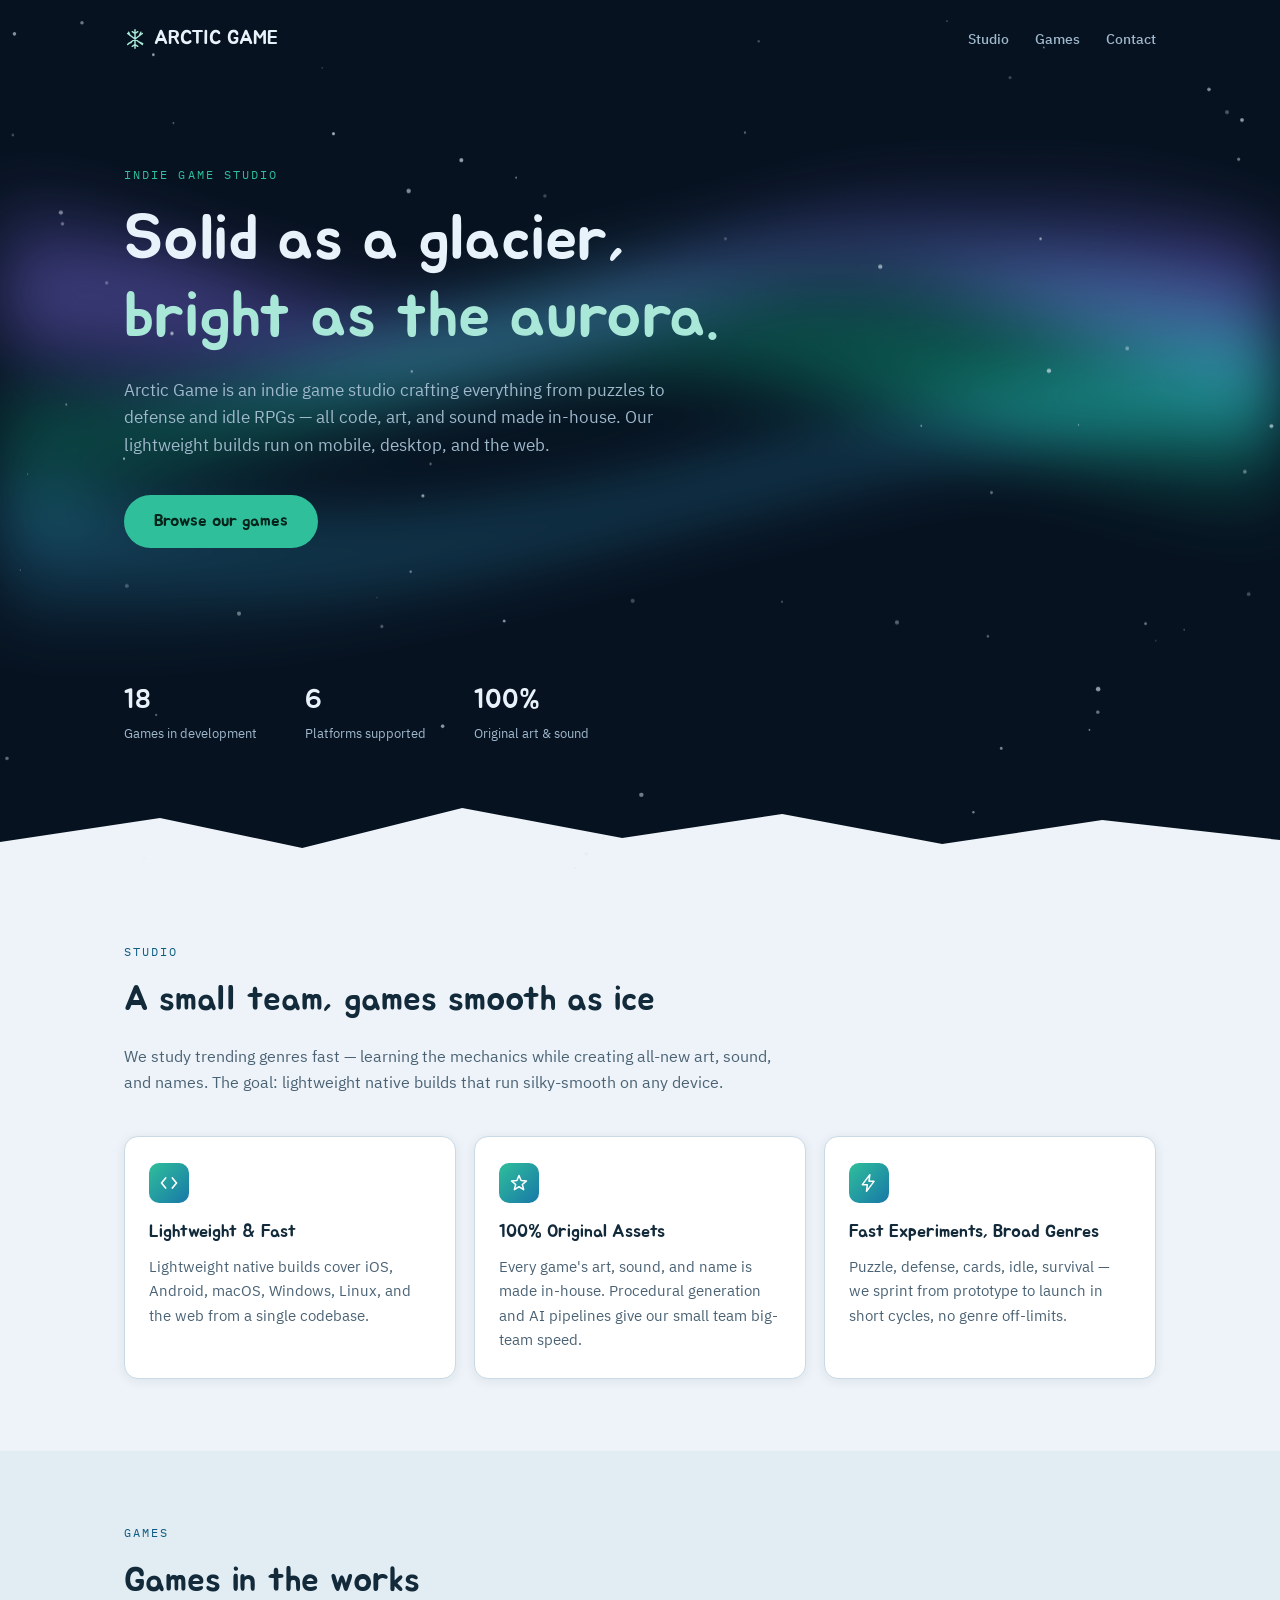
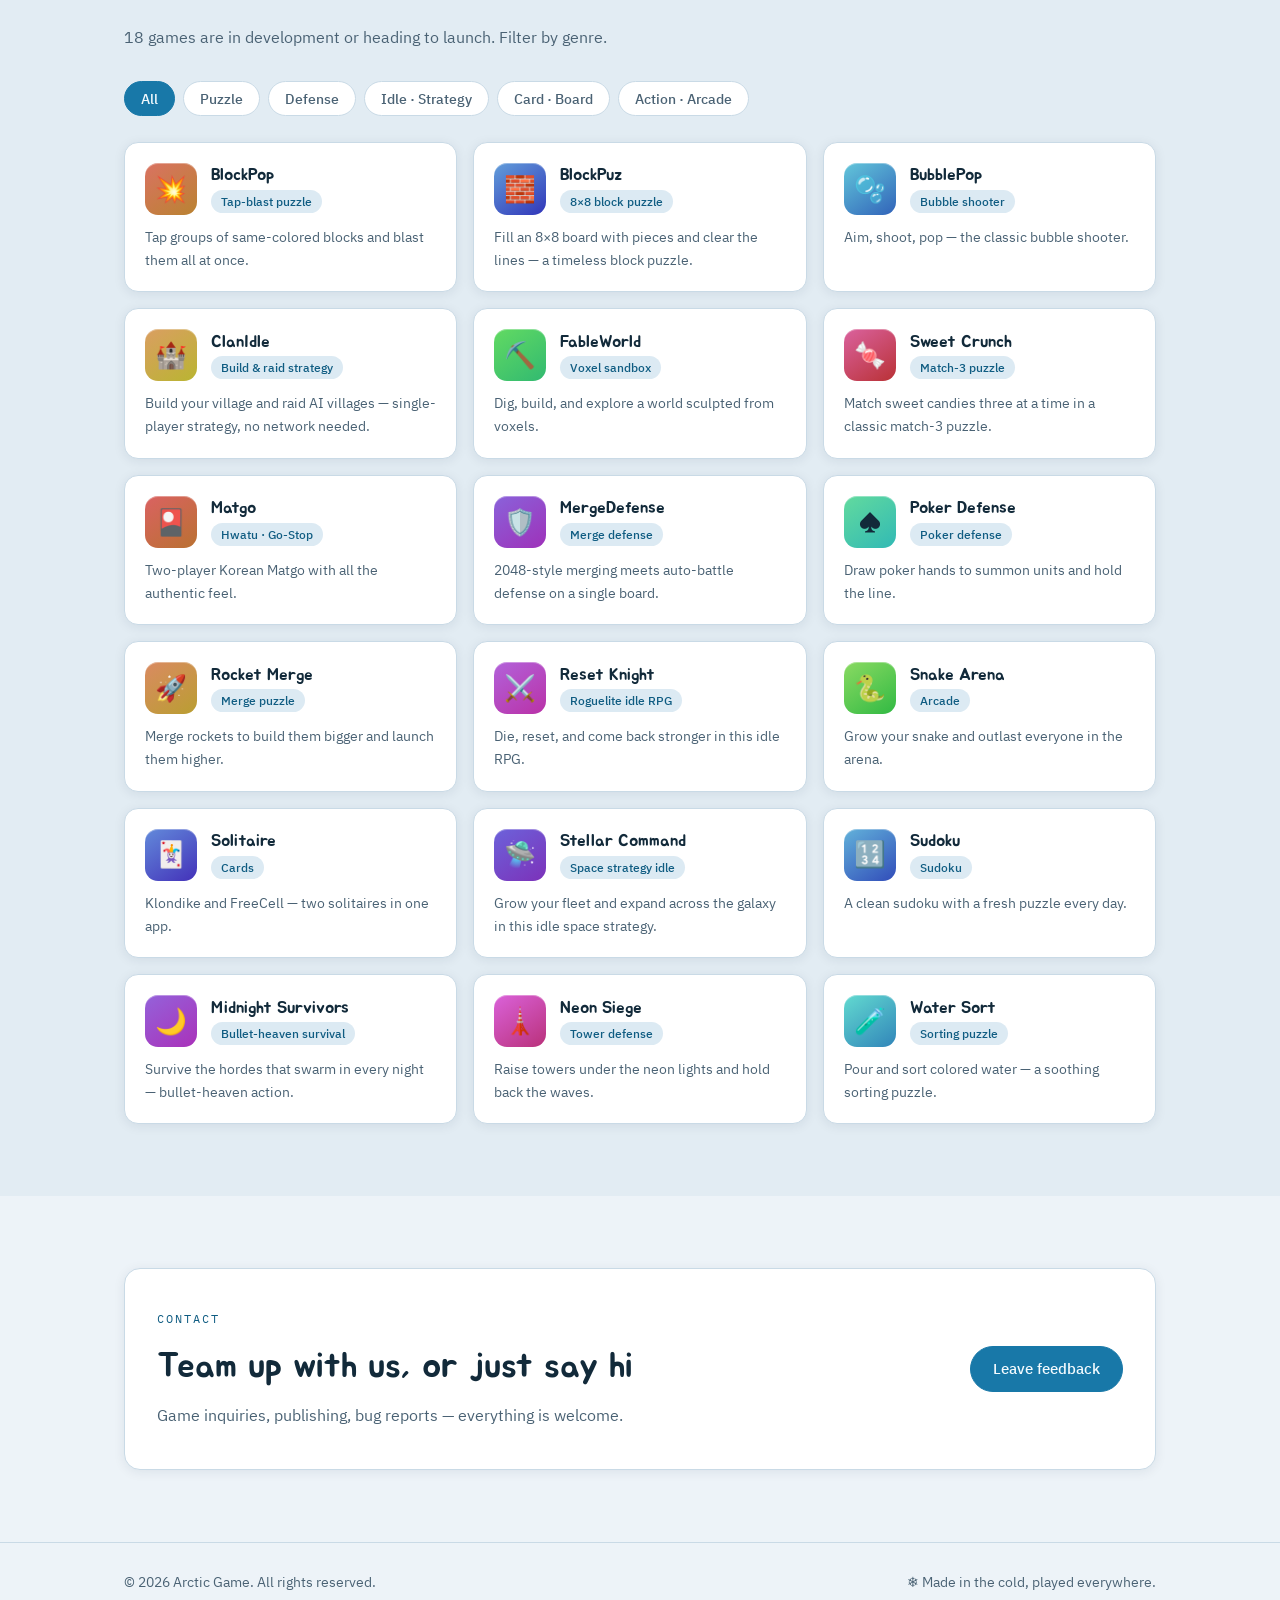
==== commit 69e3672a: "Update index.html" ====
--- a/index.html
+++ b/index.html
@@ -4,7 +4,7 @@
 <meta charset="UTF-8">
 <meta name="viewport" content="width=device-width, initial-scale=1.0">
 <title>Arctic Game</title>
-<meta name="description" content="Arctic Game — 퍼즐부터 디펜스까지, 아트와 사운드까지 직접 만드는 인디 게임 스튜디오">
+<meta name="description" content="Arctic Game — an indie game studio making everything from puzzles to defense games, art and sound included">
 <link rel="icon" href="data:image/svg+xml,%3Csvg xmlns='http://www.w3.org/2000/svg' viewBox='0 0 100 100'%3E%3Ctext y='.9em' font-size='90'%3E%E2%9D%84%EF%B8%8F%3C/text%3E%3C/svg%3E">
 <link rel="preconnect" href="https://fonts.googleapis.com">
 <link rel="preconnect" href="https://fonts.gstatic.com" crossorigin>
@@ -23,7 +23,7 @@
     --aurora-v: #8A7BF0;
     --chip-bg: #DCEAF3;
     --shadow: 0 2px 12px rgba(18, 42, 58, 0.08);
-    /* 히어로는 테마와 무관하게 극야(polar night) 고정 */
+    /* The hero stays polar-night dark regardless of theme */
     --night: #071220;
     --night-ink: #E8F2FA;
     --night-soft: #9FB8CC;
@@ -83,7 +83,7 @@
   }
   .wrap { max-width: 1080px; margin: 0 auto; padding: 0 24px; }
 
-  /* ── 히어로 (극야) ─────────────────────────── */
+  /* ── Hero (polar night) ────────────────────── */
   .hero {
     position: relative;
     background: var(--night);
@@ -126,30 +126,6 @@
     font-weight: 500;
   }
   .nav-links a:hover { color: var(--night-ink); }
-
-  .lang-switch {
-    display: flex;
-    gap: 3px;
-    border: 1px solid rgba(159, 184, 204, 0.35);
-    border-radius: 999px;
-    padding: 3px;
-  }
-  .lang-switch button {
-    font-family: "IBM Plex Mono", monospace;
-    font-size: 0.68rem;
-    letter-spacing: 0.08em;
-    background: none;
-    border: none;
-    color: var(--night-soft);
-    border-radius: 999px;
-    padding: 4px 11px;
-    cursor: pointer;
-  }
-  .lang-switch button:hover { color: var(--night-ink); }
-  .lang-switch button[aria-pressed="true"] {
-    background: var(--night-ink);
-    color: var(--night);
-  }
 
   .hero-body { padding: 88px 0 130px; max-width: 640px; }
   .hero-eyebrow { color: var(--aurora-g); margin-bottom: 18px; }
@@ -195,16 +171,16 @@
   }
   .hero-stats .label { color: var(--night-soft); font-size: 0.82rem; }
 
-  /* 히어로 아래 빙하 능선 */
+  /* Glacier ridge below the hero */
   .ridge { display: block; width: 100%; height: 70px; margin-top: -1px; }
 
-  /* ── 섹션 공통 ─────────────────────────────── */
+  /* ── Section basics ────────────────────────── */
   section { padding: 72px 0; }
   .sec-eyebrow { color: var(--accent-ink); margin-bottom: 10px; }
   .sec-title { font-size: clamp(1.6rem, 3.5vw, 2.2rem); margin-bottom: 14px; }
   .sec-desc { color: var(--ink-soft); max-width: 42em; }
 
-  /* ── 스튜디오 ─────────────────────────────── */
+  /* ── Studio ────────────────────────────────── */
   .pillars {
     display: grid;
     grid-template-columns: repeat(auto-fit, minmax(240px, 1fr));
@@ -228,7 +204,7 @@
   }
   .pillar .mark svg { display: block; }
 
-  /* ── 게임 그리드 ───────────────────────────── */
+  /* ── Game grid ─────────────────────────────── */
   #games { background: var(--surface-2); }
   .filters {
     display: flex;
@@ -294,7 +270,7 @@
   }
   .card p { color: var(--ink-soft); font-size: 0.88rem; }
 
-  /* ── 문의 ──────────────────────────────────── */
+  /* ── Contact ───────────────────────────────── */
   .contact-box {
     background: var(--surface);
     border: 1px solid var(--line);
@@ -348,7 +324,7 @@
   <canvas id="aurora" aria-hidden="true"></canvas>
   <canvas id="snow" aria-hidden="true"></canvas>
   <div class="wrap hero-inner">
-    <nav class="nav" aria-label="주요 메뉴" data-i18n-aria="aria.nav">
+    <nav class="nav" aria-label="Main menu">
       <a class="wordmark" href="#">
         <svg width="22" height="22" viewBox="0 0 24 24" fill="none" aria-hidden="true">
           <path d="M12 2v20M4 6l16 12M20 6L4 18M12 6l-3-2m3 2 3-2M12 18l-3 2m3-2 3 2M6.4 7.8 5 4.6m2.9 11L4.6 17m12.5-9.2L18.4 4.6m-1.5 11 3.5 1.4" stroke="#A9E8D8" stroke-width="1.6" stroke-linecap="round"/>
@@ -357,26 +333,26 @@
       </a>
       <div class="nav-right">
         <div class="nav-links">
-          <a href="#studio" data-i18n="nav.studio">스튜디오</a>
-          <a href="#games" data-i18n="nav.games">게임</a>
-          <a href="#contact" data-i18n="nav.contact">문의</a>
+          <a href="#studio">Studio</a>
+          <a href="#games">Games</a>
+          <a href="#contact">Contact</a>
         </div>
       </div>
     </nav>
 
     <div class="hero-body">
       <p class="mono hero-eyebrow">Indie Game Studio</p>
-      <h1 data-i18n-html="hero.title">빙하처럼 단단하게,<br><span class="glow">오로라처럼 빛나게.</span></h1>
-      <p class="lede" data-i18n="hero.lede">Arctic Game은 퍼즐부터 디펜스, 방치형 RPG까지 —
-        모든 코드와 아트, 사운드를 직접 만드는 인디 게임 스튜디오입니다.
-        가벼운 빌드로 모바일과 데스크톱, 웹을 넘나듭니다.</p>
-      <a class="cta" href="#games" data-i18n="hero.cta">게임 보러 가기</a>
+      <h1>Solid as a glacier,<br><span class="glow">bright as the aurora.</span></h1>
+      <p class="lede">Arctic Game is an indie game studio crafting everything from puzzles
+        to defense and idle RPGs — all code, art, and sound made in-house.
+        Our lightweight builds run on mobile, desktop, and the web.</p>
+      <a class="cta" href="#games">Browse our games</a>
     </div>
 
     <div class="wrap hero-stats" style="padding-left:0;padding-right:0">
-      <div><span class="num">18</span><span class="label" data-i18n="stats.games">개발 중인 게임</span></div>
-      <div><span class="num">6</span><span class="label" data-i18n="stats.platforms">지원 플랫폼</span></div>
-      <div><span class="num">100%</span><span class="label" data-i18n="stats.assets">오리지널 아트 · 사운드</span></div>
+      <div><span class="num">18</span><span class="label">Games in development</span></div>
+      <div><span class="num">6</span><span class="label">Platforms supported</span></div>
+      <div><span class="num">100%</span><span class="label">Original art &amp; sound</span></div>
     </div>
   </div>
   <svg class="ridge" viewBox="0 0 1440 70" preserveAspectRatio="none" aria-hidden="true">
@@ -388,24 +364,24 @@
   <section id="studio">
     <div class="wrap">
       <p class="mono sec-eyebrow">Studio</p>
-      <h2 class="sec-title" data-i18n="studio.title">작은 팀, 얼음처럼 매끄러운 게임</h2>
-      <p class="sec-desc" data-i18n="studio.desc">유행하는 장르를 빠르게 연구하고, 메커니즘은 배우되 아트·사운드·이름은
-        전부 새로 만듭니다. 가벼운 네이티브 빌드로 어떤 기기에서든 부드럽게 돌아가는 게임이 목표입니다.</p>
+      <h2 class="sec-title">A small team, games smooth as ice</h2>
+      <p class="sec-desc">We study trending genres fast — learning the mechanics while creating
+        all-new art, sound, and names. The goal: lightweight native builds that run silky-smooth on any device.</p>
       <div class="pillars">
         <div class="pillar">
           <div class="mark"><svg width="20" height="20" viewBox="0 0 24 24" fill="none" aria-hidden="true"><path d="M8 6 3 12l5 6M16 6l5 6-5 6" stroke="#fff" stroke-width="2" stroke-linecap="round" stroke-linejoin="round"/></svg></div>
-          <h3 data-i18n="pillar1.t">가볍고 빠르게</h3>
-          <p data-i18n="pillar1.d">가벼운 네이티브 빌드로 iOS · Android · macOS · Windows · Linux · 웹까지 하나의 코드로 대응합니다.</p>
+          <h3>Lightweight &amp; Fast</h3>
+          <p>Lightweight native builds cover iOS, Android, macOS, Windows, Linux, and the web from a single codebase.</p>
         </div>
         <div class="pillar">
           <div class="mark"><svg width="20" height="20" viewBox="0 0 24 24" fill="none" aria-hidden="true"><path d="M12 3l2.5 6 6.5.5-5 4.3 1.6 6.2L12 16.5 6.4 20l1.6-6.2-5-4.3 6.5-.5L12 3Z" stroke="#fff" stroke-width="1.8" stroke-linejoin="round"/></svg></div>
-          <h3 data-i18n="pillar2.t">100% 오리지널 에셋</h3>
-          <p data-i18n="pillar2.d">모든 게임의 아트와 사운드, 이름을 직접 제작합니다. 절차 생성과 AI 파이프라인을 적극 활용해 작은 팀의 속도를 냅니다.</p>
+          <h3>100% Original Assets</h3>
+          <p>Every game's art, sound, and name is made in-house. Procedural generation and AI pipelines give our small team big-team speed.</p>
         </div>
         <div class="pillar">
           <div class="mark"><svg width="20" height="20" viewBox="0 0 24 24" fill="none" aria-hidden="true"><path d="M13 2 4 14h6l-1 8 9-12h-6l1-8Z" stroke="#fff" stroke-width="1.8" stroke-linejoin="round"/></svg></div>
-          <h3 data-i18n="pillar3.t">빠른 실험, 넓은 장르</h3>
-          <p data-i18n="pillar3.d">퍼즐, 디펜스, 카드, 방치형, 서바이벌 — 장르를 가리지 않고 프로토타입에서 출시까지 짧은 주기로 달립니다.</p>
+          <h3>Fast Experiments, Broad Genres</h3>
+          <p>Puzzle, defense, cards, idle, survival — we sprint from prototype to launch in short cycles, no genre off-limits.</p>
         </div>
       </div>
     </div>
@@ -414,144 +390,144 @@
   <section id="games">
     <div class="wrap">
       <p class="mono sec-eyebrow">Games</p>
-      <h2 class="sec-title" data-i18n="games.title">지금 만들고 있는 게임들</h2>
-      <p class="sec-desc" data-i18n="games.desc">18종의 게임이 개발·출시 준비 중입니다. 장르별로 골라 보세요.</p>
-
-      <div class="filters" role="group" aria-label="장르 필터" data-i18n-aria="aria.filters">
-        <button type="button" data-filter="all" aria-pressed="true" data-i18n="filter.all">전체</button>
-        <button type="button" data-filter="puzzle" aria-pressed="false" data-i18n="filter.puzzle">퍼즐</button>
-        <button type="button" data-filter="defense" aria-pressed="false" data-i18n="filter.defense">디펜스</button>
-        <button type="button" data-filter="idle" aria-pressed="false" data-i18n="filter.idle">방치형 · 전략</button>
-        <button type="button" data-filter="card" aria-pressed="false" data-i18n="filter.card">카드 · 보드</button>
-        <button type="button" data-filter="action" aria-pressed="false" data-i18n="filter.action">액션 · 아케이드</button>
+      <h2 class="sec-title">Games in the works</h2>
+      <p class="sec-desc">18 games are in development or heading to launch. Filter by genre.</p>
+
+      <div class="filters" role="group" aria-label="Genre filter">
+        <button type="button" data-filter="all" aria-pressed="true">All</button>
+        <button type="button" data-filter="puzzle" aria-pressed="false">Puzzle</button>
+        <button type="button" data-filter="defense" aria-pressed="false">Defense</button>
+        <button type="button" data-filter="idle" aria-pressed="false">Idle · Strategy</button>
+        <button type="button" data-filter="card" aria-pressed="false">Card · Board</button>
+        <button type="button" data-filter="action" aria-pressed="false">Action · Arcade</button>
       </div>
 
       <div class="grid">
         <article class="card" data-cat="puzzle">
           <div class="card-top">
             <div class="app-icon" style="--h: 8">💥</div>
-            <div><h3>BlockPop</h3><span class="chip" data-i18n="g.blockpop.c">탭 블라스트 퍼즐</span></div>
-          </div>
-          <p data-i18n="g.blockpop.d">같은 색 블록을 탭해서 한 번에 터뜨리는 시원한 블라스트 퍼즐.</p>
+            <div><h3>BlockPop</h3><span class="chip">Tap-blast puzzle</span></div>
+          </div>
+          <p>Tap groups of same-colored blocks and blast them all at once.</p>
         </article>
         <article class="card" data-cat="puzzle">
           <div class="card-top">
             <div class="app-icon" style="--h: 210">🧱</div>
-            <div><h3>BlockPuz</h3><span class="chip" data-i18n="g.blockpuz.c">8×8 블록 퍼즐</span></div>
-          </div>
-          <p data-i18n="g.blockpuz.d">8×8 보드에 조각을 채우고 줄을 지우는 클래식 블록 퍼즐.</p>
+            <div><h3>BlockPuz</h3><span class="chip">8×8 block puzzle</span></div>
+          </div>
+          <p>Fill an 8×8 board with pieces and clear the lines — a timeless block puzzle.</p>
         </article>
         <article class="card" data-cat="puzzle">
           <div class="card-top">
             <div class="app-icon" style="--h: 190">🫧</div>
-            <div><h3>BubblePop</h3><span class="chip" data-i18n="g.bubblepop.c">버블 슈터</span></div>
-          </div>
-          <p data-i18n="g.bubblepop.d">조준하고, 쏘고, 터뜨리는 클래식 버블 슈터.</p>
+            <div><h3>BubblePop</h3><span class="chip">Bubble shooter</span></div>
+          </div>
+          <p>Aim, shoot, pop — the classic bubble shooter.</p>
         </article>
         <article class="card" data-cat="idle">
           <div class="card-top">
             <div class="app-icon" style="--h: 30">🏰</div>
-            <div><h3>ClanIdle</h3><span class="chip" data-i18n="g.clanidle.c">건설 · 약탈 전략</span></div>
-          </div>
-          <p data-i18n="g.clanidle.d">마을을 짓고 AI 마을을 약탈하는 네트워크 없는 싱글 전략.</p>
+            <div><h3>ClanIdle</h3><span class="chip">Build &amp; raid strategy</span></div>
+          </div>
+          <p>Build your village and raid AI villages — single-player strategy, no network needed.</p>
         </article>
         <article class="card" data-cat="action">
           <div class="card-top">
             <div class="app-icon" style="--h: 120">⛏️</div>
-            <div><h3>FableWorld</h3><span class="chip" data-i18n="g.fableworld.c">복셀 샌드박스</span></div>
-          </div>
-          <p data-i18n="g.fableworld.d">복셀로 빚은 세계를 파고, 짓고, 탐험하는 샌드박스.</p>
+            <div><h3>FableWorld</h3><span class="chip">Voxel sandbox</span></div>
+          </div>
+          <p>Dig, build, and explore a world sculpted from voxels.</p>
         </article>
         <article class="card" data-cat="puzzle">
           <div class="card-top">
             <div class="app-icon" style="--h: 330">🍬</div>
-            <div><h3>Sweet Crunch</h3><span class="chip" data-i18n="g.sweetcrunch.c">매치3 퍼즐</span></div>
-          </div>
-          <p data-i18n="g.sweetcrunch.d">달콤한 캔디를 세 개씩 맞추는 정통 매치3 퍼즐.</p>
+            <div><h3>Sweet Crunch</h3><span class="chip">Match-3 puzzle</span></div>
+          </div>
+          <p>Match sweet candies three at a time in a classic match-3 puzzle.</p>
         </article>
         <article class="card" data-cat="card">
           <div class="card-top">
             <div class="app-icon" style="--h: 0">🎴</div>
-            <div><h3 data-i18n="g.matgo.n">맞고</h3><span class="chip" data-i18n="g.matgo.c">화투 · 고스톱</span></div>
-          </div>
-          <p data-i18n="g.matgo.d">두 명이서 겨루는 한국식 맞고, 손맛 그대로.</p>
+            <div><h3>Matgo</h3><span class="chip">Hwatu · Go-Stop</span></div>
+          </div>
+          <p>Two-player Korean Matgo with all the authentic feel.</p>
         </article>
         <article class="card" data-cat="defense">
           <div class="card-top">
             <div class="app-icon" style="--h: 260">🛡️</div>
-            <div><h3>MergeDefense</h3><span class="chip" data-i18n="g.mergedefense.c">머지 디펜스</span></div>
-          </div>
-          <p data-i18n="g.mergedefense.d">2048 머지와 자동전투 디펜스를 한 판에 담았습니다.</p>
+            <div><h3>MergeDefense</h3><span class="chip">Merge defense</span></div>
+          </div>
+          <p>2048-style merging meets auto-battle defense on a single board.</p>
         </article>
         <article class="card" data-cat="defense">
           <div class="card-top">
             <div class="app-icon" style="--h: 150">♠️</div>
-            <div><h3>Poker Defense</h3><span class="chip" data-i18n="g.pokerdefense.c">포커 디펜스</span></div>
-          </div>
-          <p data-i18n="g.pokerdefense.d">포커 족보로 유닛을 뽑아 적을 막는 전략 디펜스.</p>
+            <div><h3>Poker Defense</h3><span class="chip">Poker defense</span></div>
+          </div>
+          <p>Draw poker hands to summon units and hold the line.</p>
         </article>
         <article class="card" data-cat="puzzle">
           <div class="card-top">
             <div class="app-icon" style="--h: 20">🚀</div>
-            <div><h3>Rocket Merge</h3><span class="chip" data-i18n="g.rocketmerge.c">머지 퍼즐</span></div>
-          </div>
-          <p data-i18n="g.rocketmerge.d">로켓을 합쳐 더 크고 더 높이 쏘아 올리는 머지 퍼즐.</p>
+            <div><h3>Rocket Merge</h3><span class="chip">Merge puzzle</span></div>
+          </div>
+          <p>Merge rockets to build them bigger and launch them higher.</p>
         </article>
         <article class="card" data-cat="idle">
           <div class="card-top">
             <div class="app-icon" style="--h: 280">⚔️</div>
-            <div><h3 data-i18n="g.resetknight.n">리셋 나이트</h3><span class="chip" data-i18n="g.resetknight.c">로그라이트 방치형 RPG</span></div>
-          </div>
-          <p data-i18n="g.resetknight.d">죽고, 리셋하고, 더 강해져서 돌아오는 방치형 RPG.</p>
+            <div><h3>Reset Knight</h3><span class="chip">Roguelite idle RPG</span></div>
+          </div>
+          <p>Die, reset, and come back stronger in this idle RPG.</p>
         </article>
         <article class="card" data-cat="action">
           <div class="card-top">
             <div class="app-icon" style="--h: 100">🐍</div>
-            <div><h3>Snake Arena</h3><span class="chip" data-i18n="g.snakearena.c">아케이드</span></div>
-          </div>
-          <p data-i18n="g.snakearena.d">아레나에서 몸집을 불리며 살아남는 스네이크 서바이벌.</p>
+            <div><h3>Snake Arena</h3><span class="chip">Arcade</span></div>
+          </div>
+          <p>Grow your snake and outlast everyone in the arena.</p>
         </article>
         <article class="card" data-cat="card">
           <div class="card-top">
             <div class="app-icon" style="--h: 220">🃏</div>
-            <div><h3>Solitaire</h3><span class="chip" data-i18n="g.solitaire.c">카드</span></div>
-          </div>
-          <p data-i18n="g.solitaire.d">클론다이크와 프리셀, 두 가지 솔리테어를 하나의 앱에.</p>
+            <div><h3>Solitaire</h3><span class="chip">Cards</span></div>
+          </div>
+          <p>Klondike and FreeCell — two solitaires in one app.</p>
         </article>
         <article class="card" data-cat="idle">
           <div class="card-top">
             <div class="app-icon" style="--h: 245">🛸</div>
-            <div><h3 data-i18n="g.stellar.n">스텔라 커맨드</h3><span class="chip" data-i18n="g.stellar.c">우주 전략 방치형</span></div>
-          </div>
-          <p data-i18n="g.stellar.d">함대를 키우고 은하를 넓혀가는 우주 전략 방치형.</p>
+            <div><h3>Stellar Command</h3><span class="chip">Space strategy idle</span></div>
+          </div>
+          <p>Grow your fleet and expand across the galaxy in this idle space strategy.</p>
         </article>
         <article class="card" data-cat="puzzle">
           <div class="card-top">
             <div class="app-icon" style="--h: 200">🔢</div>
-            <div><h3>Sudoku</h3><span class="chip" data-i18n="g.sudoku.c">스도쿠</span></div>
-          </div>
-          <p data-i18n="g.sudoku.d">매일 새 퍼즐이 열리는 깔끔한 스도쿠.</p>
+            <div><h3>Sudoku</h3><span class="chip">Sudoku</span></div>
+          </div>
+          <p>A clean sudoku with a fresh puzzle every day.</p>
         </article>
         <article class="card" data-cat="action">
           <div class="card-top">
             <div class="app-icon" style="--h: 265">🌙</div>
-            <div><h3 data-i18n="g.midnight.n">미드나잇 서바이버즈</h3><span class="chip" data-i18n="g.midnight.c">불릿헤븐 서바이벌</span></div>
-          </div>
-          <p data-i18n="g.midnight.d">밤마다 몰려오는 무리 속에서 살아남는 불릿헤븐 액션.</p>
+            <div><h3>Midnight Survivors</h3><span class="chip">Bullet-heaven survival</span></div>
+          </div>
+          <p>Survive the hordes that swarm in every night — bullet-heaven action.</p>
         </article>
         <article class="card" data-cat="defense">
           <div class="card-top">
             <div class="app-icon" style="--h: 300">🗼</div>
-            <div><h3>Neon Siege</h3><span class="chip" data-i18n="g.neonsiege.c">타워 디펜스</span></div>
-          </div>
-          <p data-i18n="g.neonsiege.d">네온 불빛 아래 타워를 세우고 웨이브를 막아내는 디펜스.</p>
+            <div><h3>Neon Siege</h3><span class="chip">Tower defense</span></div>
+          </div>
+          <p>Raise towers under the neon lights and hold back the waves.</p>
         </article>
         <article class="card" data-cat="puzzle">
           <div class="card-top">
             <div class="app-icon" style="--h: 175">🧪</div>
-            <div><h3>Water Sort</h3><span class="chip" data-i18n="g.watersort.c">정렬 퍼즐</span></div>
-          </div>
-          <p data-i18n="g.watersort.d">색색의 물을 옮겨 담아 정리하는 힐링 정렬 퍼즐.</p>
+            <div><h3>Water Sort</h3><span class="chip">Sorting puzzle</span></div>
+          </div>
+          <p>Pour and sort colored water — a soothing sorting puzzle.</p>
         </article>
       </div>
     </div>
@@ -562,11 +538,11 @@
       <div class="contact-box">
         <div>
           <p class="mono sec-eyebrow">Contact</p>
-          <h2 class="sec-title" style="margin-bottom:6px" data-i18n="contact.title">함께 만들거나, 그냥 인사하거나</h2>
-          <p class="sec-desc" data-i18n="contact.desc">게임 문의, 퍼블리싱, 버그 제보 — 무엇이든 환영합니다.</p>
+          <h2 class="sec-title" style="margin-bottom:6px">Team up with us, or just say hi</h2>
+          <p class="sec-desc">Game inquiries, publishing, bug reports — everything is welcome.</p>
         </div>
         <div class="links">
-          <a class="btn primary" href="https://github.com/ArcticGame/feedback/issues/new" rel="noopener" data-i18n="contact.feedback">피드백 남기기</a>
+          <a class="btn primary" href="https://github.com/ArcticGame/feedback/issues/new" rel="noopener">Leave feedback</a>
         </div>
       </div>
     </div>
@@ -582,191 +558,12 @@
 
 <script>
 (function () {
-  /* ── 다국어 (KO / EN) ─────────────────────── */
-  var I18N = {
-    ko: {
-      _desc: "Arctic Game — 퍼즐부터 디펜스까지, 아트와 사운드까지 직접 만드는 인디 게임 스튜디오",
-      "aria.nav": "주요 메뉴",
-      "aria.lang": "언어 선택",
-      "aria.filters": "장르 필터",
-      "nav.studio": "스튜디오",
-      "nav.games": "게임",
-      "nav.contact": "문의",
-      "hero.title": '빙하처럼 단단하게,<br><span class="glow">오로라처럼 빛나게.</span>',
-      "hero.lede": "Arctic Game은 퍼즐부터 디펜스, 방치형 RPG까지 — 모든 코드와 아트, 사운드를 직접 만드는 인디 게임 스튜디오입니다. 가벼운 빌드로 모바일과 데스크톱, 웹을 넘나듭니다.",
-      "hero.cta": "게임 보러 가기",
-      "stats.games": "개발 중인 게임",
-      "stats.platforms": "지원 플랫폼",
-      "stats.assets": "오리지널 아트 · 사운드",
-      "studio.title": "작은 팀, 얼음처럼 매끄러운 게임",
-      "studio.desc": "유행하는 장르를 빠르게 연구하고, 메커니즘은 배우되 아트·사운드·이름은 전부 새로 만듭니다. 가벼운 네이티브 빌드로 어떤 기기에서든 부드럽게 돌아가는 게임이 목표입니다.",
-      "pillar1.t": "가볍고 빠르게",
-      "pillar1.d": "가벼운 네이티브 빌드로 iOS · Android · macOS · Windows · Linux · 웹까지 하나의 코드로 대응합니다.",
-      "pillar2.t": "100% 오리지널 에셋",
-      "pillar2.d": "모든 게임의 아트와 사운드, 이름을 직접 제작합니다. 절차 생성과 AI 파이프라인을 적극 활용해 작은 팀의 속도를 냅니다.",
-      "pillar3.t": "빠른 실험, 넓은 장르",
-      "pillar3.d": "퍼즐, 디펜스, 카드, 방치형, 서바이벌 — 장르를 가리지 않고 프로토타입에서 출시까지 짧은 주기로 달립니다.",
-      "games.title": "지금 만들고 있는 게임들",
-      "games.desc": "18종의 게임이 개발·출시 준비 중입니다. 장르별로 골라 보세요.",
-      "filter.all": "전체",
-      "filter.puzzle": "퍼즐",
-      "filter.defense": "디펜스",
-      "filter.idle": "방치형 · 전략",
-      "filter.card": "카드 · 보드",
-      "filter.action": "액션 · 아케이드",
-      "g.blockpop.c": "탭 블라스트 퍼즐",
-      "g.blockpop.d": "같은 색 블록을 탭해서 한 번에 터뜨리는 시원한 블라스트 퍼즐.",
-      "g.blockpuz.c": "8×8 블록 퍼즐",
-      "g.blockpuz.d": "8×8 보드에 조각을 채우고 줄을 지우는 클래식 블록 퍼즐.",
-      "g.bubblepop.c": "버블 슈터",
-      "g.bubblepop.d": "조준하고, 쏘고, 터뜨리는 클래식 버블 슈터.",
-      "g.clanidle.c": "건설 · 약탈 전략",
-      "g.clanidle.d": "마을을 짓고 AI 마을을 약탈하는 네트워크 없는 싱글 전략.",
-      "g.fableworld.c": "복셀 샌드박스",
-      "g.fableworld.d": "복셀로 빚은 세계를 파고, 짓고, 탐험하는 샌드박스.",
-      "g.sweetcrunch.c": "매치3 퍼즐",
-      "g.sweetcrunch.d": "달콤한 캔디를 세 개씩 맞추는 정통 매치3 퍼즐.",
-      "g.matgo.n": "맞고",
-      "g.matgo.c": "화투 · 고스톱",
-      "g.matgo.d": "두 명이서 겨루는 한국식 맞고, 손맛 그대로.",
-      "g.mergedefense.c": "머지 디펜스",
-      "g.mergedefense.d": "2048 머지와 자동전투 디펜스를 한 판에 담았습니다.",
-      "g.pokerdefense.c": "포커 디펜스",
-      "g.pokerdefense.d": "포커 족보로 유닛을 뽑아 적을 막는 전략 디펜스.",
-      "g.rocketmerge.c": "머지 퍼즐",
-      "g.rocketmerge.d": "로켓을 합쳐 더 크고 더 높이 쏘아 올리는 머지 퍼즐.",
-      "g.resetknight.n": "리셋 나이트",
-      "g.resetknight.c": "로그라이트 방치형 RPG",
-      "g.resetknight.d": "죽고, 리셋하고, 더 강해져서 돌아오는 방치형 RPG.",
-      "g.snakearena.c": "아케이드",
-      "g.snakearena.d": "아레나에서 몸집을 불리며 살아남는 스네이크 서바이벌.",
-      "g.solitaire.c": "카드",
-      "g.solitaire.d": "클론다이크와 프리셀, 두 가지 솔리테어를 하나의 앱에.",
-      "g.stellar.n": "스텔라 커맨드",
-      "g.stellar.c": "우주 전략 방치형",
-      "g.stellar.d": "함대를 키우고 은하를 넓혀가는 우주 전략 방치형.",
-      "g.sudoku.c": "스도쿠",
-      "g.sudoku.d": "매일 새 퍼즐이 열리는 깔끔한 스도쿠.",
-      "g.midnight.n": "미드나잇 서바이버즈",
-      "g.midnight.c": "불릿헤븐 서바이벌",
-      "g.midnight.d": "밤마다 몰려오는 무리 속에서 살아남는 불릿헤븐 액션.",
-      "g.neonsiege.c": "타워 디펜스",
-      "g.neonsiege.d": "네온 불빛 아래 타워를 세우고 웨이브를 막아내는 디펜스.",
-      "g.watersort.c": "정렬 퍼즐",
-      "g.watersort.d": "색색의 물을 옮겨 담아 정리하는 힐링 정렬 퍼즐.",
-      "contact.title": "함께 만들거나, 그냥 인사하거나",
-      "contact.desc": "게임 문의, 퍼블리싱, 버그 제보 — 무엇이든 환영합니다.",
-      "contact.feedback": "피드백 남기기"
-    },
-    en: {
-      _desc: "Arctic Game — an indie game studio making everything from puzzles to defense games, art and sound included",
-      "aria.nav": "Main menu",
-      "aria.lang": "Language",
-      "aria.filters": "Genre filter",
-      "nav.studio": "Studio",
-      "nav.games": "Games",
-      "nav.contact": "Contact",
-      "hero.title": 'Solid as a glacier,<br><span class="glow">bright as the aurora.</span>',
-      "hero.lede": "Arctic Game is an indie game studio crafting everything from puzzles to defense and idle RPGs — all code, art, and sound made in-house. Our lightweight builds run on mobile, desktop, and the web.",
-      "hero.cta": "Browse our games",
-      "stats.games": "Games in development",
-      "stats.platforms": "Platforms supported",
-      "stats.assets": "Original art & sound",
-      "studio.title": "A small team, games smooth as ice",
-      "studio.desc": "We study trending genres fast — learning the mechanics while creating all-new art, sound, and names. The goal: lightweight native builds that run silky-smooth on any device.",
-      "pillar1.t": "Lightweight & Fast",
-      "pillar1.d": "Lightweight native builds cover iOS, Android, macOS, Windows, Linux, and the web from a single codebase.",
-      "pillar2.t": "100% Original Assets",
-      "pillar2.d": "Every game's art, sound, and name is made in-house. Procedural generation and AI pipelines give our small team big-team speed.",
-      "pillar3.t": "Fast Experiments, Broad Genres",
-      "pillar3.d": "Puzzle, defense, cards, idle, survival — we sprint from prototype to launch in short cycles, no genre off-limits.",
-      "games.title": "Games in the works",
-      "games.desc": "18 games are in development or heading to launch. Filter by genre.",
-      "filter.all": "All",
-      "filter.puzzle": "Puzzle",
-      "filter.defense": "Defense",
-      "filter.idle": "Idle · Strategy",
-      "filter.card": "Card · Board",
-      "filter.action": "Action · Arcade",
-      "g.blockpop.c": "Tap-blast puzzle",
-      "g.blockpop.d": "Tap groups of same-colored blocks and blast them all at once.",
-      "g.blockpuz.c": "8×8 block puzzle",
-      "g.blockpuz.d": "Fill an 8×8 board with pieces and clear the lines — a timeless block puzzle.",
-      "g.bubblepop.c": "Bubble shooter",
-      "g.bubblepop.d": "Aim, shoot, pop — the classic bubble shooter.",
-      "g.clanidle.c": "Build & raid strategy",
-      "g.clanidle.d": "Build your village and raid AI villages — single-player strategy, no network needed.",
-      "g.fableworld.c": "Voxel sandbox",
-      "g.fableworld.d": "Dig, build, and explore a world sculpted from voxels.",
-      "g.sweetcrunch.c": "Match-3 puzzle",
-      "g.sweetcrunch.d": "Match sweet candies three at a time in a classic match-3 puzzle.",
-      "g.matgo.n": "Matgo",
-      "g.matgo.c": "Hwatu · Go-Stop",
-      "g.matgo.d": "Two-player Korean Matgo with all the authentic feel.",
-      "g.mergedefense.c": "Merge defense",
-      "g.mergedefense.d": "2048-style merging meets auto-battle defense on a single board.",
-      "g.pokerdefense.c": "Poker defense",
-      "g.pokerdefense.d": "Draw poker hands to summon units and hold the line.",
-      "g.rocketmerge.c": "Merge puzzle",
-      "g.rocketmerge.d": "Merge rockets to build them bigger and launch them higher.",
-      "g.resetknight.n": "Reset Knight",
-      "g.resetknight.c": "Roguelite idle RPG",
-      "g.resetknight.d": "Die, reset, and come back stronger in this idle RPG.",
-      "g.snakearena.c": "Arcade",
-      "g.snakearena.d": "Grow your snake and outlast everyone in the arena.",
-      "g.solitaire.c": "Cards",
-      "g.solitaire.d": "Klondike and FreeCell — two solitaires in one app.",
-      "g.stellar.n": "Stellar Command",
-      "g.stellar.c": "Space strategy idle",
-      "g.stellar.d": "Grow your fleet and expand across the galaxy in this idle space strategy.",
-      "g.sudoku.c": "Sudoku",
-      "g.sudoku.d": "A clean sudoku with a fresh puzzle every day.",
-      "g.midnight.n": "Midnight Survivors",
-      "g.midnight.c": "Bullet-heaven survival",
-      "g.midnight.d": "Survive the hordes that swarm in every night — bullet-heaven action.",
-      "g.neonsiege.c": "Tower defense",
-      "g.neonsiege.d": "Raise towers under the neon lights and hold back the waves.",
-      "g.watersort.c": "Sorting puzzle",
-      "g.watersort.d": "Pour and sort colored water — a soothing sorting puzzle.",
-      "contact.title": "Team up with us, or just say hi",
-      "contact.desc": "Game inquiries, publishing, bug reports — everything is welcome.",
-      "contact.feedback": "Leave feedback"
-    }
-  };
-
-  var langButtons = document.querySelectorAll(".lang-switch button");
-
-  function applyLang(lang) {
-    var d = I18N[lang] || I18N.ko;
-    document.documentElement.lang = lang;
-    document.querySelector('meta[name="description"]').setAttribute("content", d._desc);
-    document.querySelectorAll("[data-i18n]").forEach(function (el) {
-      var v = d[el.getAttribute("data-i18n")];
-      if (v != null) el.textContent = v;
-    });
-    document.querySelectorAll("[data-i18n-html]").forEach(function (el) {
-      var v = d[el.getAttribute("data-i18n-html")];
-      if (v != null) el.innerHTML = v;
-    });
-    document.querySelectorAll("[data-i18n-aria]").forEach(function (el) {
-      var v = d[el.getAttribute("data-i18n-aria")];
-      if (v != null) el.setAttribute("aria-label", v);
-    });
-    langButtons.forEach(function (b) {
-      b.setAttribute("aria-pressed", b.getAttribute("data-lang") === lang ? "true" : "false");
-    });
-  }
-
-  /* 현재는 영어만 노출. 한국어를 다시 켜려면 lang-switch 마크업을 복원하고
-     여기서 브라우저 언어 감지로 되돌리면 됨. */
-  applyLang("en");
-
   var reduced = window.matchMedia("(prefers-reduced-motion: reduce)").matches;
 
-  /* ── 오로라 캔버스 ── */
+  /* ── Aurora canvas ── */
   var aurora = document.getElementById("aurora");
   var actx = aurora.getContext("2d");
-  var SCALE = 0.25; /* 저해상도 렌더 + CSS 블러로 부드러운 오로라 */
+  var SCALE = 0.25; /* low-res render + CSS blur = soft aurora */
   var ribbons = [
     { color: "47,191,155", y: 0.36, amp: 0.10, freq: 1.6, speed: 0.00040, thick: 0.16 },
     { color: "138,123,240", y: 0.28, amp: 0.08, freq: 2.3, speed: -0.00028, thick: 0.12 },
@@ -802,7 +599,7 @@
     actx.globalCompositeOperation = "source-over";
   }
 
-  /* ── 눈 캔버스 ── */
+  /* ── Snow canvas ── */
   var snow = document.getElementById("snow");
   var sctx = snow.getContext("2d");
   var flakes = [];
@@ -855,7 +652,7 @@
     })(0);
   }
 
-  /* ── 장르 필터 ── */
+  /* ── Genre filter ── */
   var buttons = document.querySelectorAll(".filters button");
   var cards = document.querySelectorAll(".card");
   buttons.forEach(function (btn) {
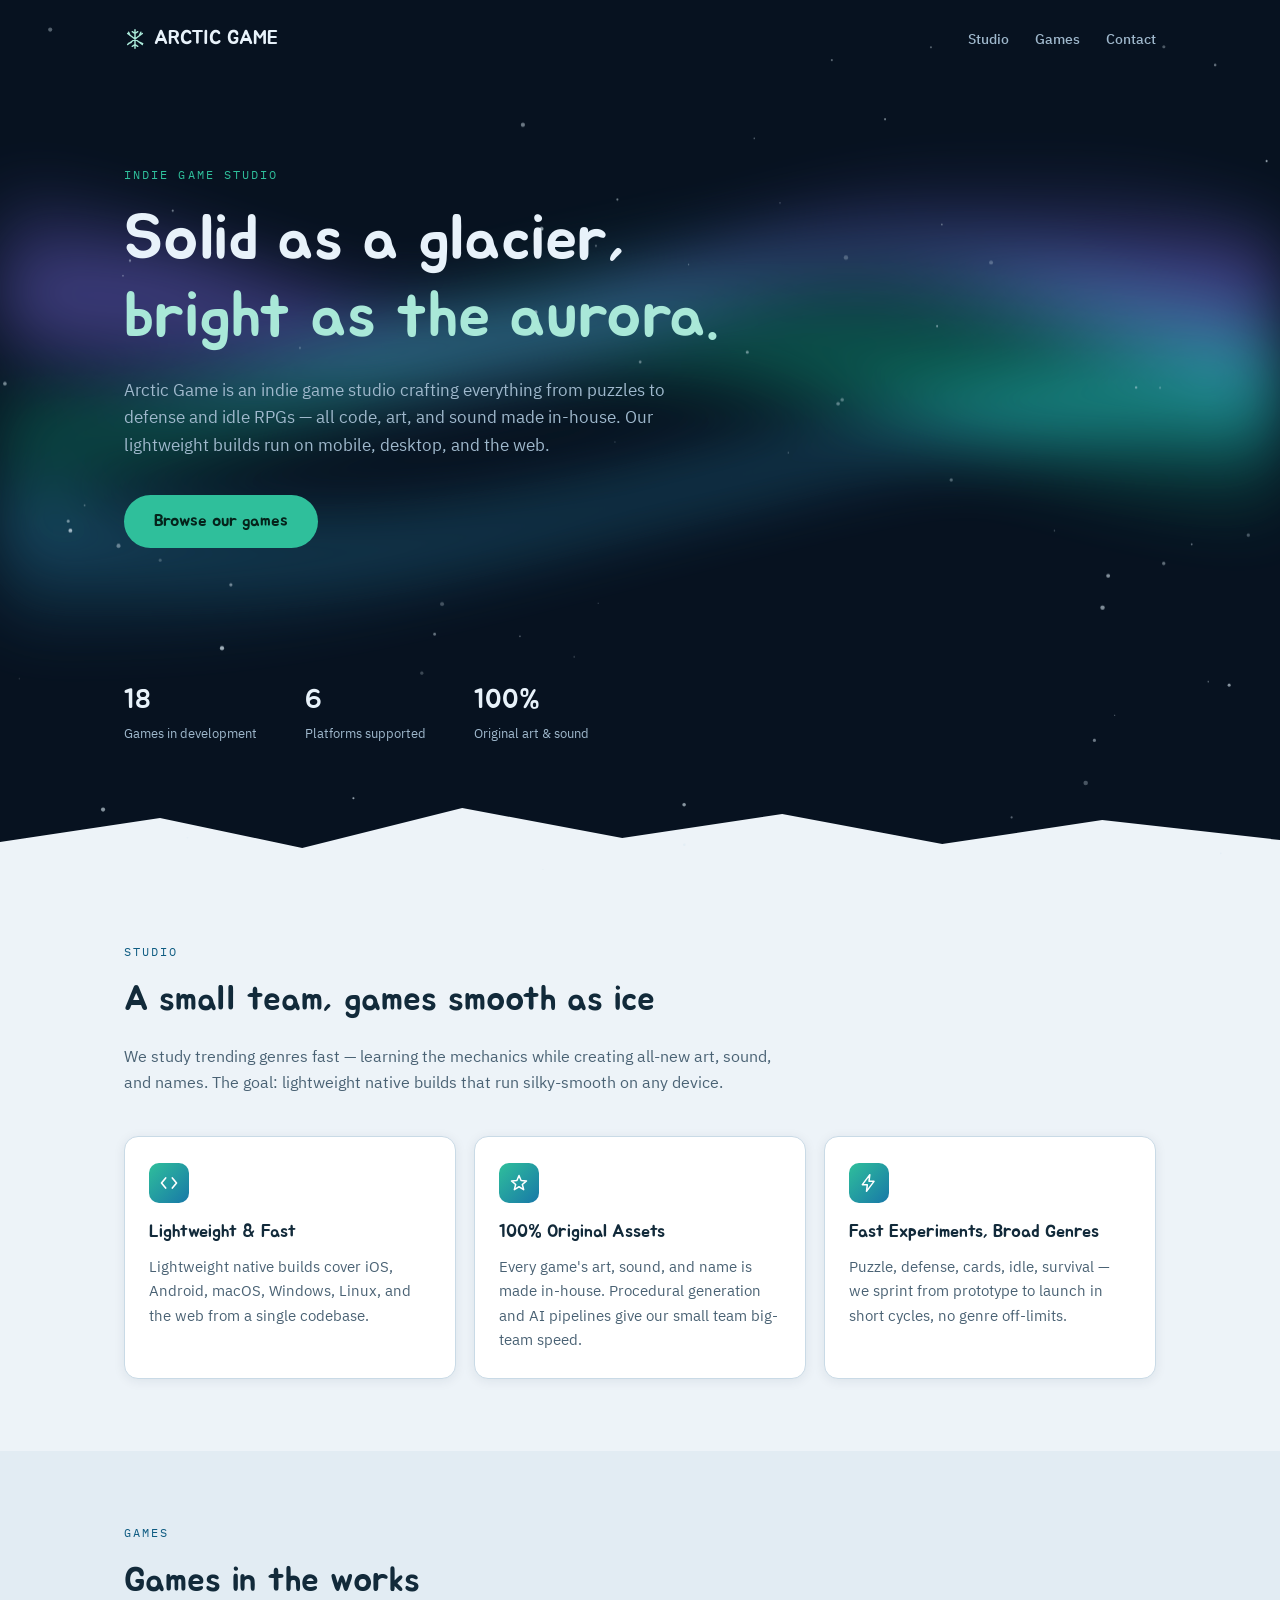
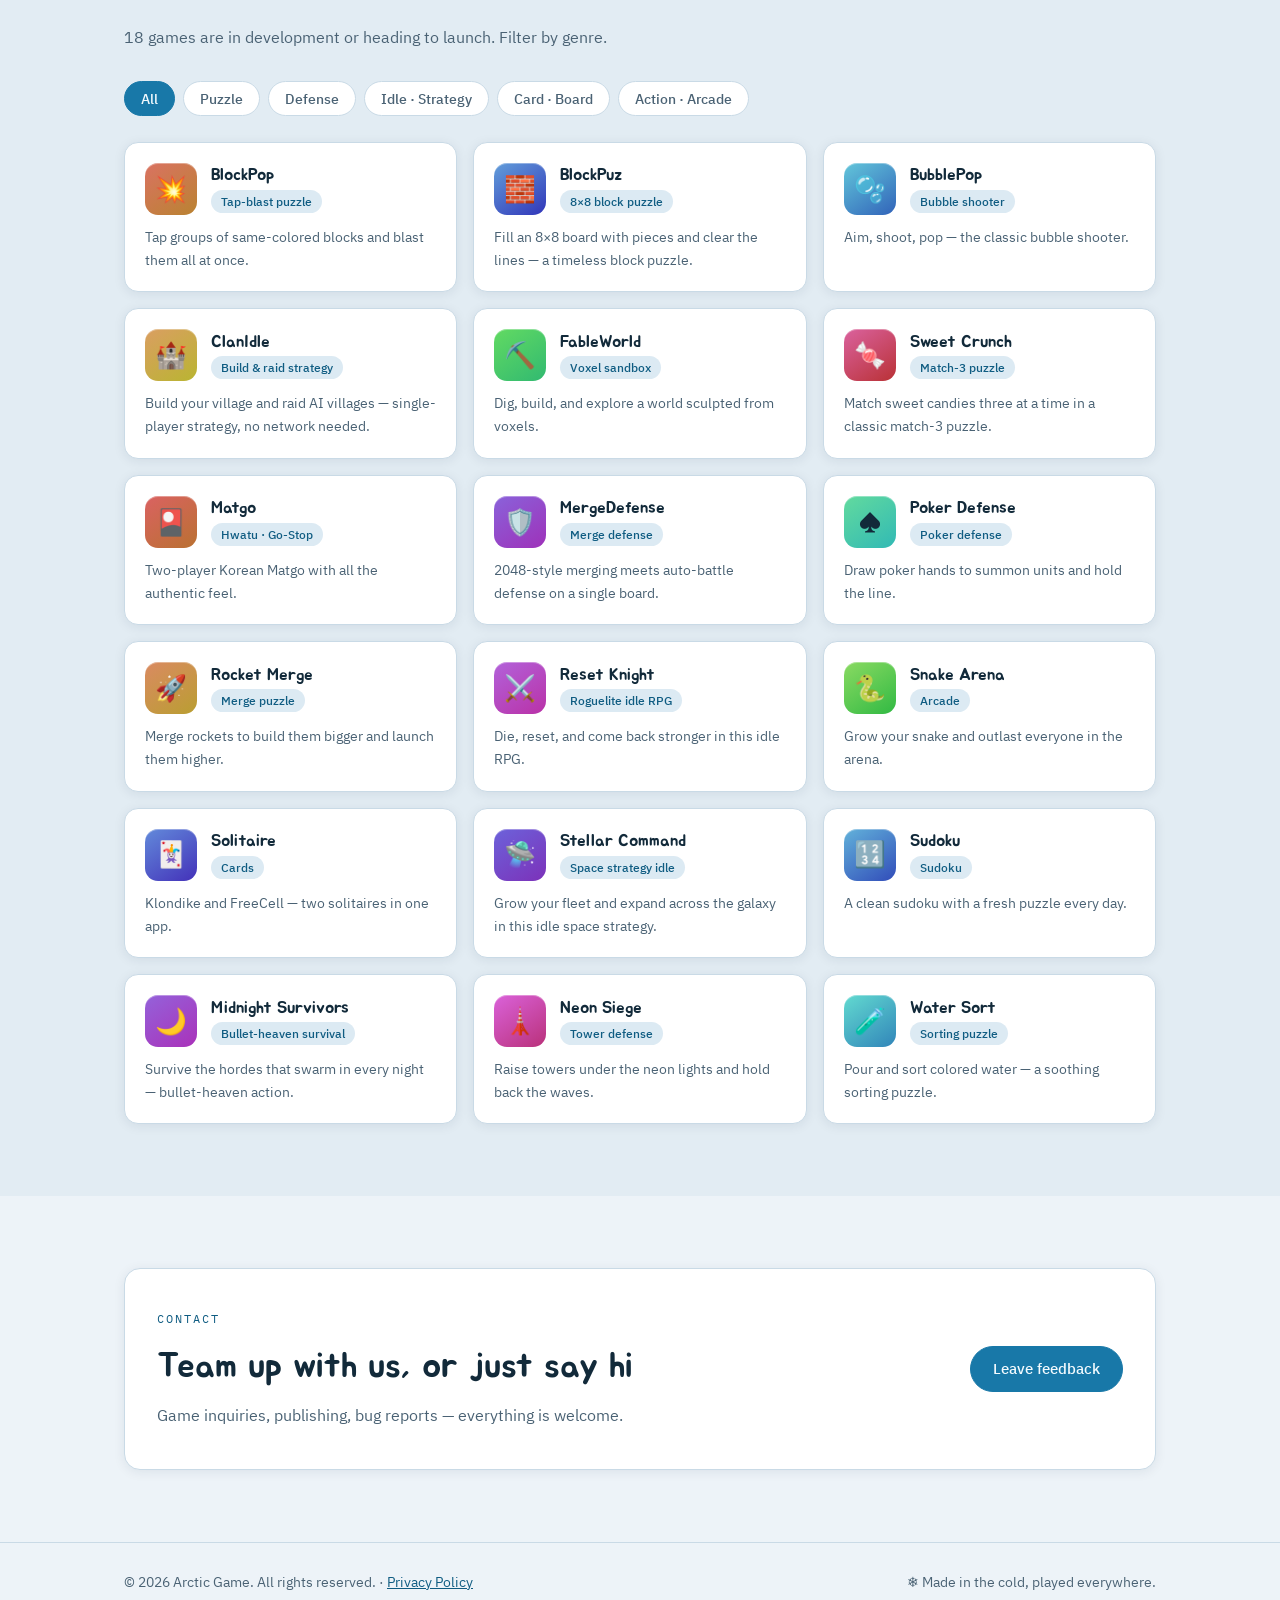
==== commit 14447aaf: "Update index.html" ====
--- a/index.html
+++ b/index.html
@@ -551,7 +551,7 @@
 
 <footer>
   <div class="wrap" style="display:flex;flex-wrap:wrap;gap:8px 24px;justify-content:space-between;width:100%">
-    <span>© 2026 Arctic Game. All rights reserved.</span>
+    <span>© 2026 Arctic Game. All rights reserved. · <a href="/privacy/">Privacy Policy</a></span>
     <span>❄ Made in the cold, played everywhere.</span>
   </div>
 </footer>
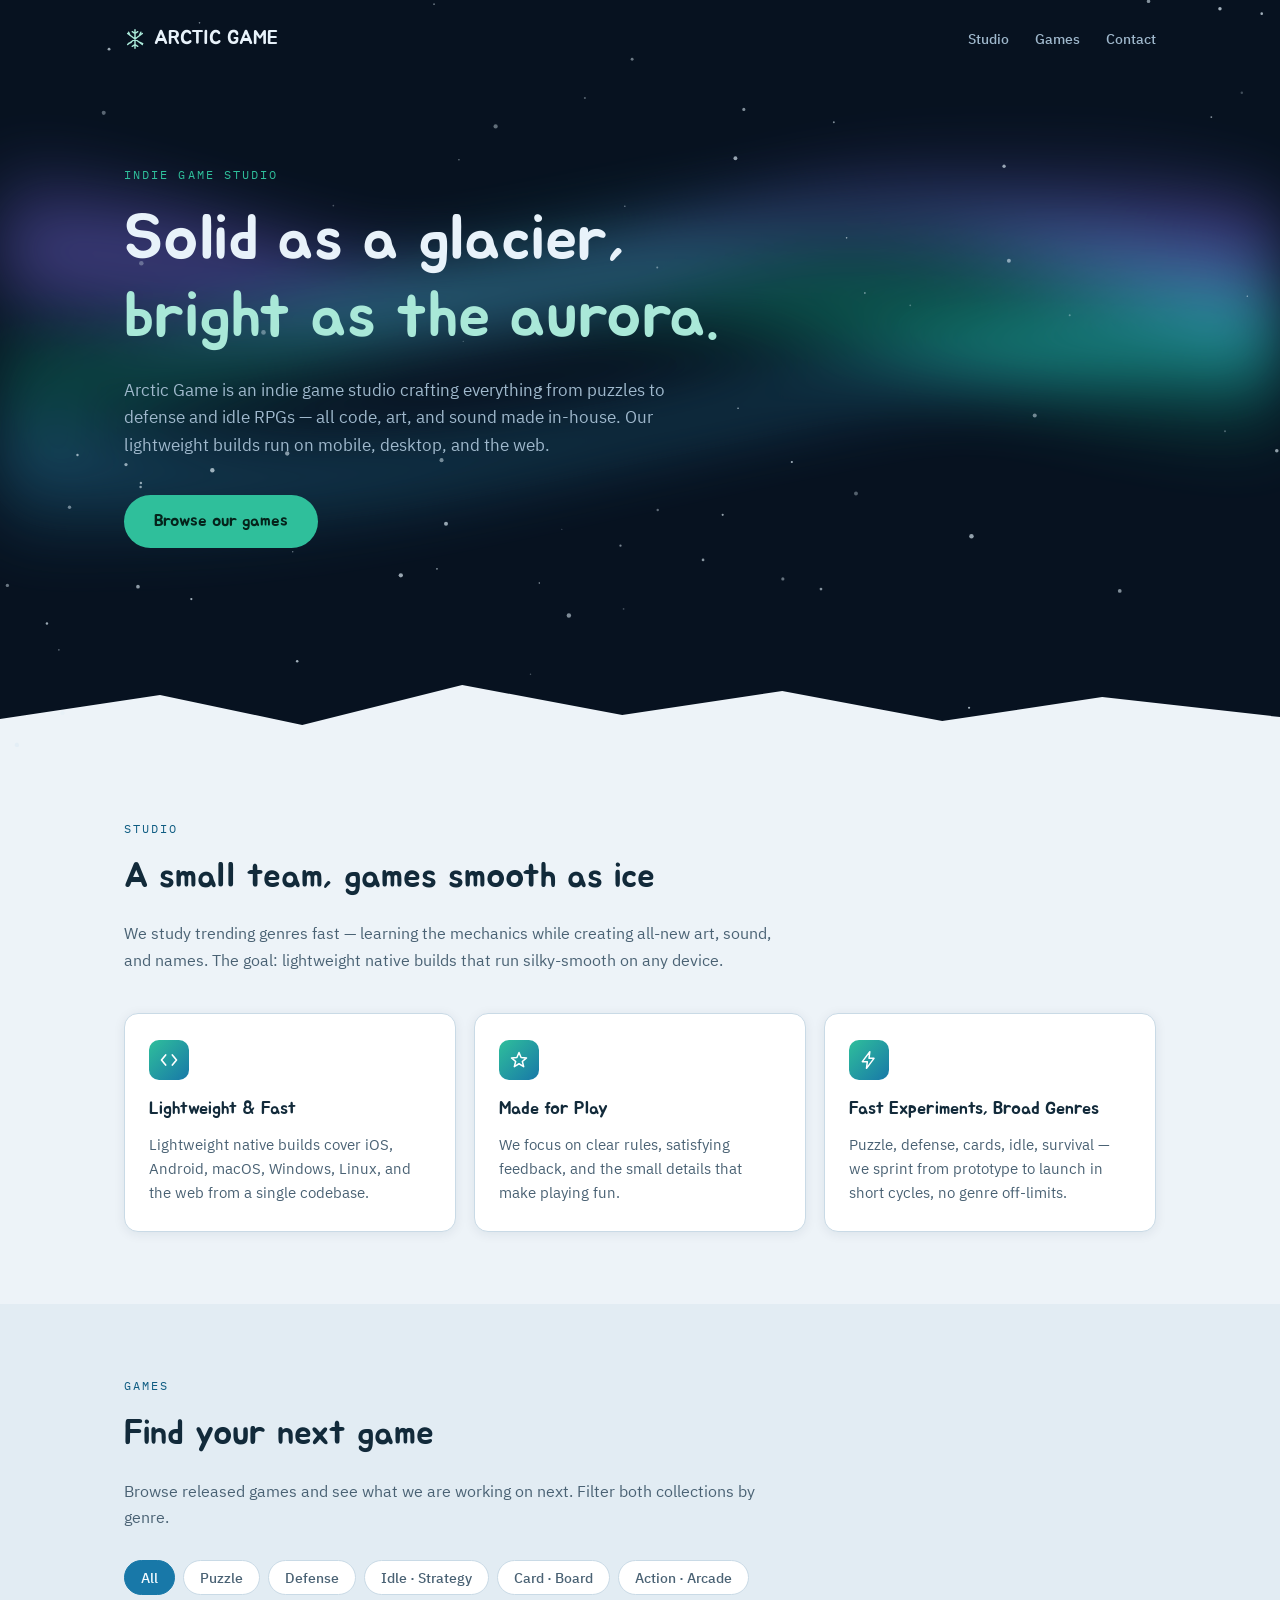
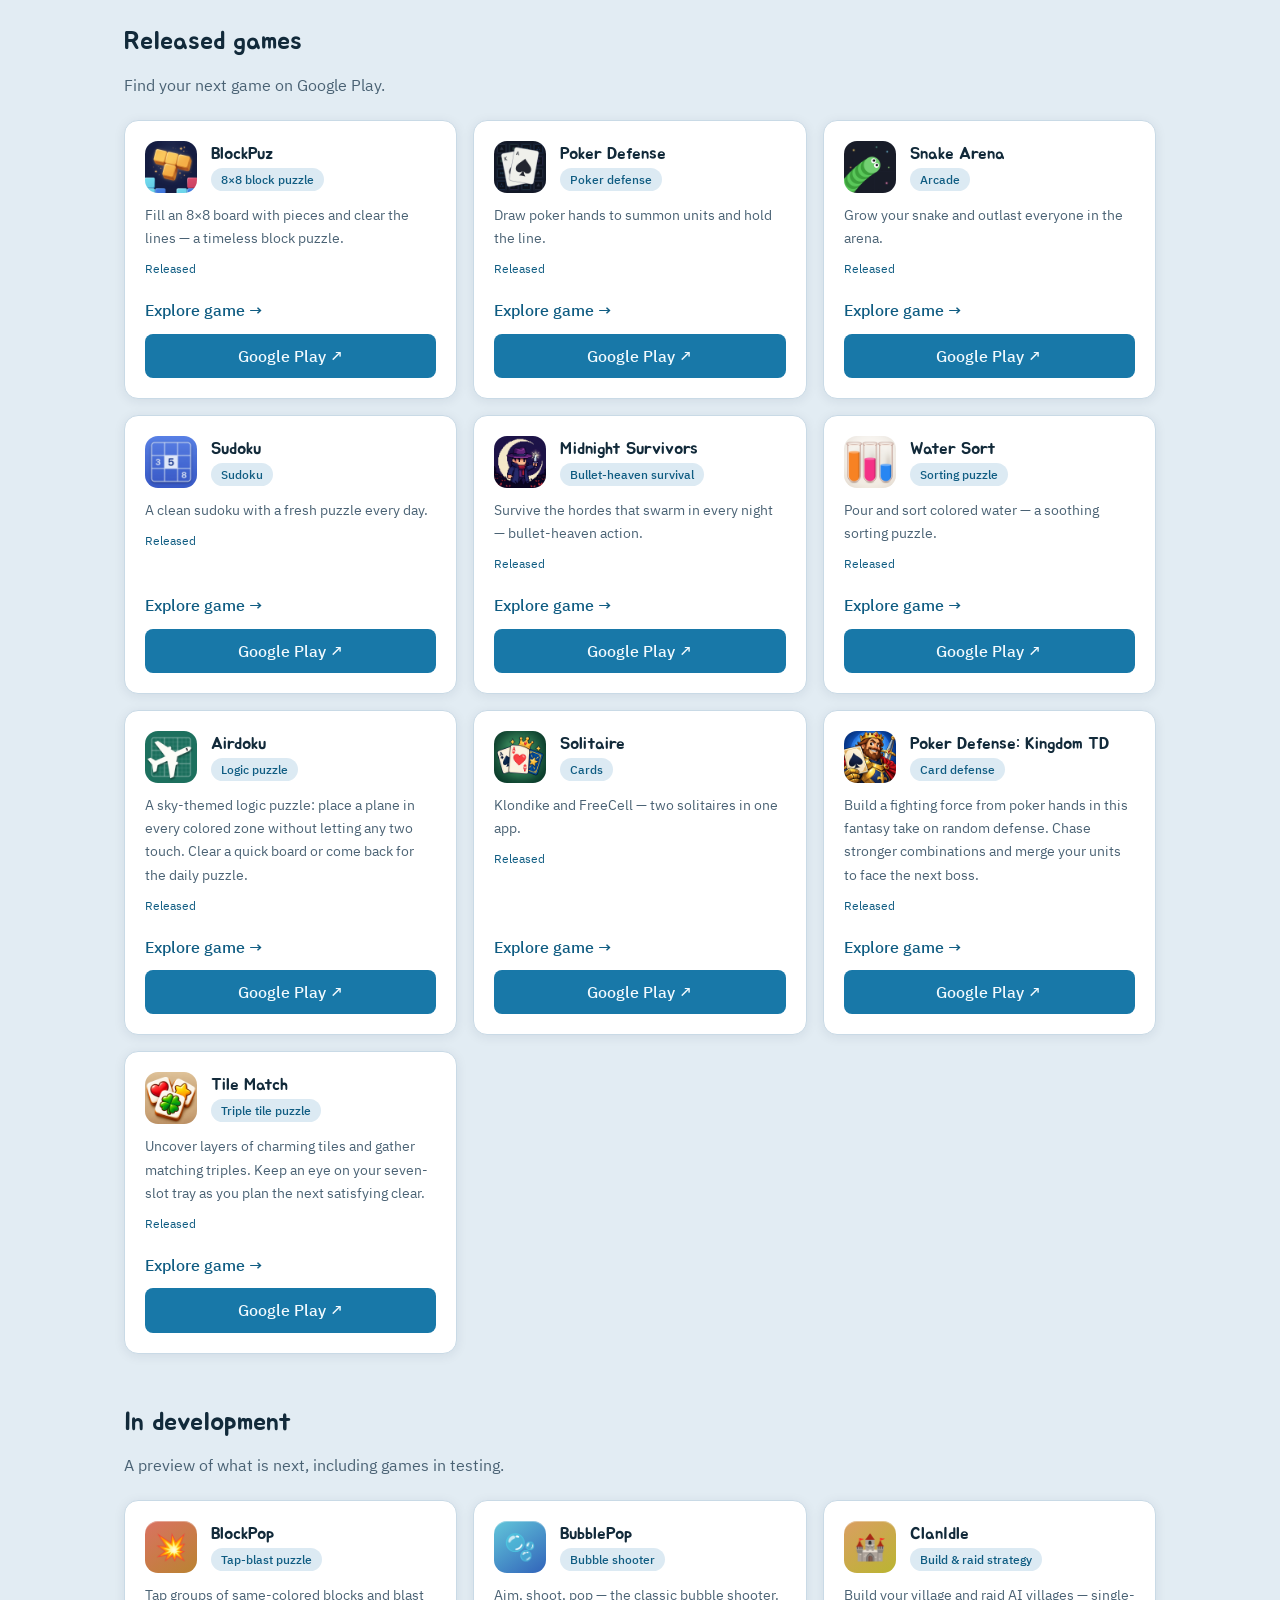
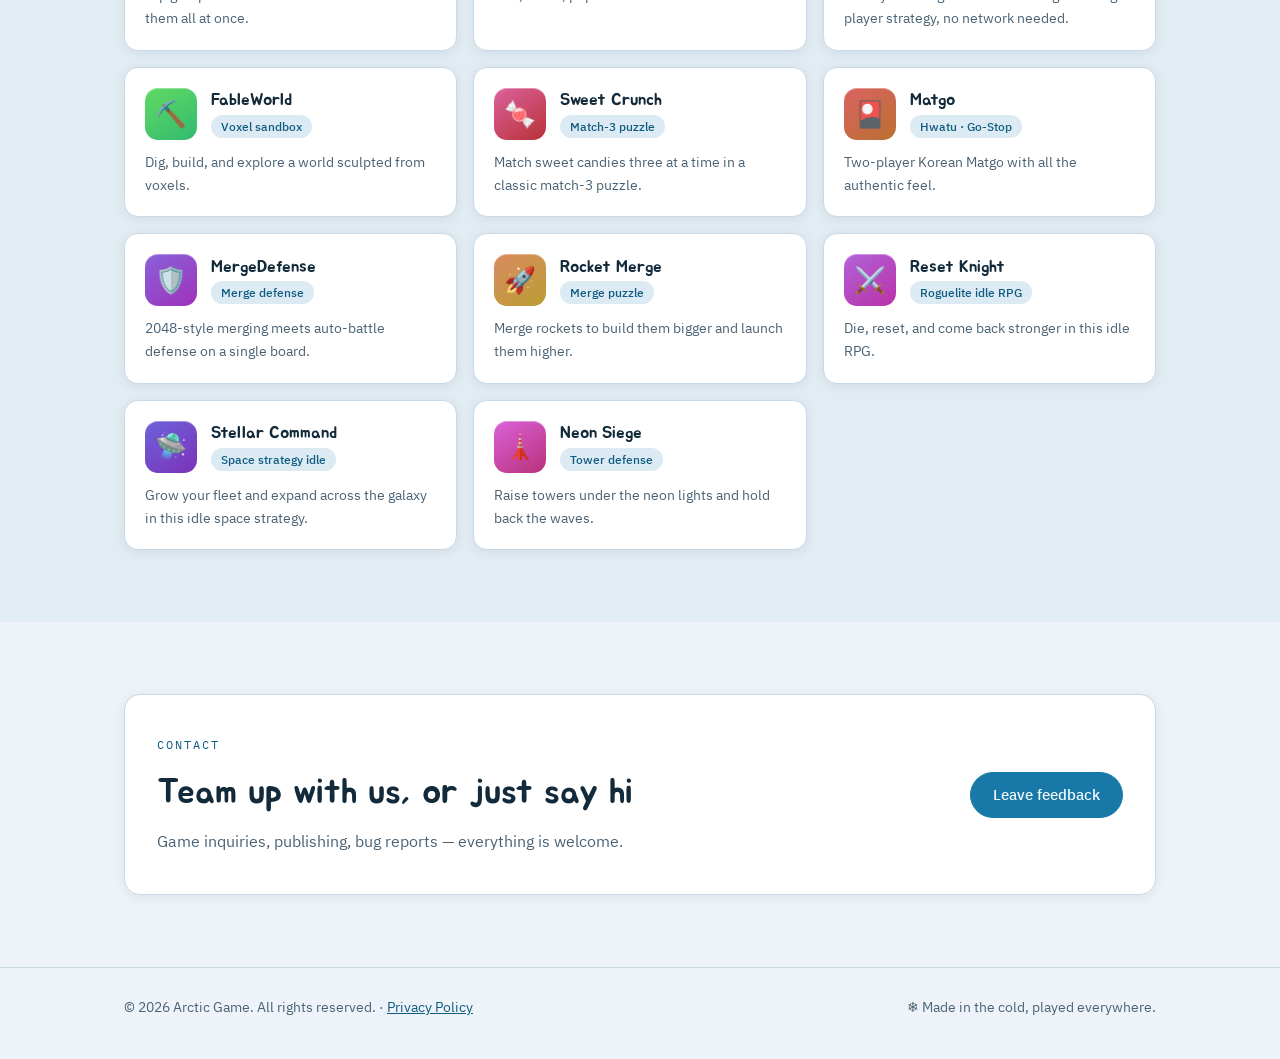
==== commit 92a3a832: "Update index.html" ====
--- a/index.html
+++ b/index.html
@@ -68,7 +68,7 @@
     line-height: 1.65;
     -webkit-font-smoothing: antialiased;
   }
-  h1, h2, h3 { font-family: "Jua", "Apple SD Gothic Neo", sans-serif; font-weight: 400; text-wrap: balance; }
+  h1, h2, h3, h4 { font-family: "Jua", "Apple SD Gothic Neo", sans-serif; font-weight: 400; text-wrap: balance; }
   a { color: var(--accent-ink); }
   a:focus-visible, button:focus-visible {
     outline: 2px solid var(--accent);
@@ -154,23 +154,6 @@
   }
   .cta:hover { transform: translateY(-2px); box-shadow: 0 6px 24px rgba(47, 191, 155, 0.4); }
 
-  .hero-stats {
-    position: relative;
-    z-index: 2;
-    display: flex;
-    flex-wrap: wrap;
-    gap: 12px 48px;
-    padding-bottom: 56px;
-  }
-  .hero-stats div { display: flex; flex-direction: column; }
-  .hero-stats .num {
-    font-family: "Jua", sans-serif;
-    font-size: 1.7rem;
-    color: var(--night-ink);
-    font-variant-numeric: tabular-nums;
-  }
-  .hero-stats .label { color: var(--night-soft); font-size: 0.82rem; }
-
   /* Glacier ridge below the hero */
   .ridge { display: block; width: 100%; height: 70px; margin-top: -1px; }
 
@@ -229,6 +212,11 @@
     border-color: var(--accent);
     color: #F2FAFE;
   }
+  .game-group + .game-group { margin-top: 48px; }
+  .group-title { font-size: 1.6rem; margin-bottom: 8px; }
+  .group-desc { color: var(--ink-soft); margin-bottom: 22px; }
+  .play-link { background: var(--accent); color: #F2FAFE; border-radius: 8px; padding: 9px 14px; text-align: center; text-decoration: none; font-weight: 500; }
+  .play-link:hover { text-decoration: underline; }
   .grid {
     display: grid;
     grid-template-columns: repeat(auto-fill, minmax(250px, 1fr));
@@ -257,7 +245,7 @@
     background: linear-gradient(145deg, hsl(var(--h), 62%, 62%), hsl(calc(var(--h) + 28), 58%, 46%));
     box-shadow: inset 0 1px 0 rgba(255,255,255,0.35);
   }
-  .card h3 { font-size: 1.08rem; line-height: 1.3; }
+  .card h4 { font-size: 1.08rem; line-height: 1.3; }
   .chip {
     display: inline-block;
     font-size: 0.72rem;
@@ -269,6 +257,10 @@
     margin-top: 3px;
   }
   .card p { color: var(--ink-soft); font-size: 0.88rem; }
+
+  .detail-link { margin-top: auto; font-weight: 500; text-decoration: none; padding-top: 8px; }
+  .detail-link:hover { text-decoration: underline; }
+  .card .release-status { font-size: .75rem; color: var(--accent-ink); }
 
   /* ── Contact ───────────────────────────────── */
   .contact-box {
@@ -349,11 +341,6 @@
       <a class="cta" href="#games">Browse our games</a>
     </div>
 
-    <div class="wrap hero-stats" style="padding-left:0;padding-right:0">
-      <div><span class="num">18</span><span class="label">Games in development</span></div>
-      <div><span class="num">6</span><span class="label">Platforms supported</span></div>
-      <div><span class="num">100%</span><span class="label">Original art &amp; sound</span></div>
-    </div>
   </div>
   <svg class="ridge" viewBox="0 0 1440 70" preserveAspectRatio="none" aria-hidden="true">
     <path d="M0 70 L0 42 L180 18 L340 48 L520 8 L700 38 L880 14 L1060 44 L1240 20 L1440 40 L1440 70 Z" fill="var(--bg)"/>
@@ -375,8 +362,8 @@
         </div>
         <div class="pillar">
           <div class="mark"><svg width="20" height="20" viewBox="0 0 24 24" fill="none" aria-hidden="true"><path d="M12 3l2.5 6 6.5.5-5 4.3 1.6 6.2L12 16.5 6.4 20l1.6-6.2-5-4.3 6.5-.5L12 3Z" stroke="#fff" stroke-width="1.8" stroke-linejoin="round"/></svg></div>
-          <h3>100% Original Assets</h3>
-          <p>Every game's art, sound, and name is made in-house. Procedural generation and AI pipelines give our small team big-team speed.</p>
+          <h3>Made for Play</h3>
+          <p>We focus on clear rules, satisfying feedback, and the small details that make playing fun.</p>
         </div>
         <div class="pillar">
           <div class="mark"><svg width="20" height="20" viewBox="0 0 24 24" fill="none" aria-hidden="true"><path d="M13 2 4 14h6l-1 8 9-12h-6l1-8Z" stroke="#fff" stroke-width="1.8" stroke-linejoin="round"/></svg></div>
@@ -390,8 +377,8 @@
   <section id="games">
     <div class="wrap">
       <p class="mono sec-eyebrow">Games</p>
-      <h2 class="sec-title">Games in the works</h2>
-      <p class="sec-desc">18 games are in development or heading to launch. Filter by genre.</p>
+      <h2 class="sec-title">Find your next game</h2>
+      <p class="sec-desc">Browse released games and see what we are working on next. Filter both collections by genre.</p>
 
       <div class="filters" role="group" aria-label="Genre filter">
         <button type="button" data-filter="all" aria-pressed="true">All</button>
@@ -402,133 +389,187 @@
         <button type="button" data-filter="action" aria-pressed="false">Action · Arcade</button>
       </div>
 
-      <div class="grid">
+      <div class="game-group" role="region" aria-labelledby="released-games">
+        <h3 class="group-title" id="released-games">Released games</h3>
+        <p class="group-desc">Find your next game on Google Play.</p>
+        <div class="grid">
+        <article class="card" data-cat="puzzle">
+          <div class="card-top">
+            <img class="app-icon" src="games/blockpuz/icon.png" width="52" height="52" alt="" loading="lazy">
+            <div><h4>BlockPuz</h4><span class="chip">8×8 block puzzle</span></div>
+          </div>
+          <p>Fill an 8×8 board with pieces and clear the lines — a timeless block puzzle.</p>
+          <p class="release-status">Released</p>
+          <a class="detail-link" href="games/blockpuz/" aria-label="Explore BlockPuz">Explore game <span aria-hidden="true">→</span></a>
+          <a class="play-link" href="https://play.google.com/store/apps/details?id=io.github.henjoon.blockpuz">Google Play <span aria-hidden="true">↗</span></a>
+        </article>
+        <article class="card" data-cat="defense">
+          <div class="card-top">
+            <img class="app-icon" src="games/poker-defense/icon.png" width="52" height="52" alt="" loading="lazy">
+            <div><h4>Poker Defense</h4><span class="chip">Poker defense</span></div>
+          </div>
+          <p>Draw poker hands to summon units and hold the line.</p>
+          <p class="release-status">Released</p>
+          <a class="detail-link" href="games/poker-defense/" aria-label="Explore Poker Defense">Explore game <span aria-hidden="true">→</span></a>
+          <a class="play-link" href="https://play.google.com/store/apps/details?id=io.github.henjoon.pokerdefense">Google Play <span aria-hidden="true">↗</span></a>
+        </article>
+        <article class="card" data-cat="action">
+          <div class="card-top">
+            <img class="app-icon" src="games/snake/icon.png" width="52" height="52" alt="" loading="lazy">
+            <div><h4>Snake Arena</h4><span class="chip">Arcade</span></div>
+          </div>
+          <p>Grow your snake and outlast everyone in the arena.</p>
+          <p class="release-status">Released</p>
+          <a class="detail-link" href="games/snake/" aria-label="Explore Snake Arena">Explore game <span aria-hidden="true">→</span></a>
+          <a class="play-link" href="https://play.google.com/store/apps/details?id=io.github.henjoon.snake">Google Play <span aria-hidden="true">↗</span></a>
+        </article>
+        <article class="card" data-cat="puzzle">
+          <div class="card-top">
+            <img class="app-icon" src="games/sudoku/icon.png" width="52" height="52" alt="" loading="lazy">
+            <div><h4>Sudoku</h4><span class="chip">Sudoku</span></div>
+          </div>
+          <p>A clean sudoku with a fresh puzzle every day.</p>
+          <p class="release-status">Released</p>
+          <a class="detail-link" href="games/sudoku/" aria-label="Explore Sudoku">Explore game <span aria-hidden="true">→</span></a>
+          <a class="play-link" href="https://play.google.com/store/apps/details?id=io.github.henjoon.sudoku">Google Play <span aria-hidden="true">↗</span></a>
+        </article>
+        <article class="card" data-cat="action">
+          <div class="card-top">
+            <img class="app-icon" src="games/midnight-survivors/icon.png" width="52" height="52" alt="" loading="lazy">
+            <div><h4>Midnight Survivors</h4><span class="chip">Bullet-heaven survival</span></div>
+          </div>
+          <p>Survive the hordes that swarm in every night — bullet-heaven action.</p>
+          <p class="release-status">Released</p>
+          <a class="detail-link" href="games/midnight-survivors/" aria-label="Explore Midnight Survivors">Explore game <span aria-hidden="true">→</span></a>
+          <a class="play-link" href="https://play.google.com/store/apps/details?id=io.github.henjoon.survivors">Google Play <span aria-hidden="true">↗</span></a>
+        </article>
+        <article class="card" data-cat="puzzle">
+          <div class="card-top">
+            <img class="app-icon" src="games/water-sort/icon.png" width="52" height="52" alt="" loading="lazy">
+            <div><h4>Water Sort</h4><span class="chip">Sorting puzzle</span></div>
+          </div>
+          <p>Pour and sort colored water — a soothing sorting puzzle.</p>
+          <p class="release-status">Released</p>
+          <a class="detail-link" href="games/water-sort/" aria-label="Explore Water Sort">Explore game <span aria-hidden="true">→</span></a>
+          <a class="play-link" href="https://play.google.com/store/apps/details?id=io.github.henjoon.watersort">Google Play <span aria-hidden="true">↗</span></a>
+        </article>
+        <article class="card" data-cat="puzzle">
+          <div class="card-top"><img class="app-icon" src="games/airdoku/icon.png" width="52" height="52" alt="" loading="lazy"><div><h4>Airdoku</h4><span class="chip">Logic puzzle</span></div></div>
+          <p>A sky-themed logic puzzle: place a plane in every colored zone without letting any two touch. Clear a quick board or come back for the daily puzzle.</p><p class="release-status">Released</p>
+          <a class="detail-link" href="games/airdoku/" aria-label="Explore Airdoku">Explore game <span aria-hidden="true">→</span></a>
+          <a class="play-link" href="https://play.google.com/store/apps/details?id=io.github.henjoon.runwaylogic">Google Play <span aria-hidden="true">↗</span></a>
+        </article>
+        <article class="card" data-cat="card">
+          <div class="card-top">
+            <img class="app-icon" src="games/solitaire/icon.png" width="52" height="52" alt="" loading="lazy">
+            <div><h4>Solitaire</h4><span class="chip">Cards</span></div>
+          </div>
+          <p>Klondike and FreeCell — two solitaires in one app.</p>
+          <p class="release-status">Released</p>
+          <a class="detail-link" href="games/solitaire/" aria-label="Explore Solitaire">Explore game <span aria-hidden="true">→</span></a>
+          <a class="play-link" href="https://play.google.com/store/apps/details?id=io.github.henjoon.solitaire">Google Play <span aria-hidden="true">↗</span></a>
+        </article>
+        <article class="card" data-cat="defense">
+          <div class="card-top"><img class="app-icon" src="games/poker-defense-kingdom/icon.png" width="52" height="52" alt="" loading="lazy"><div><h4>Poker Defense: Kingdom TD</h4><span class="chip">Card defense</span></div></div>
+          <p>Build a fighting force from poker hands in this fantasy take on random defense. Chase stronger combinations and merge your units to face the next boss.</p><p class="release-status">Released</p>
+          <a class="detail-link" href="games/poker-defense-kingdom/" aria-label="Explore Poker Defense: Kingdom TD">Explore game <span aria-hidden="true">→</span></a>
+          <a class="play-link" href="https://play.google.com/store/apps/details?id=io.github.henjoon.pokerdefense2">Google Play <span aria-hidden="true">↗</span></a>
+        </article>
+        <article class="card" data-cat="puzzle">
+          <div class="card-top"><img class="app-icon" src="games/tile-match/icon.png" width="52" height="52" alt="" loading="lazy"><div><h4>Tile Match</h4><span class="chip">Triple tile puzzle</span></div></div>
+          <p>Uncover layers of charming tiles and gather matching triples. Keep an eye on your seven-slot tray as you plan the next satisfying clear.</p><p class="release-status">Released</p>
+          <a class="detail-link" href="games/tile-match/" aria-label="Explore Tile Match">Explore game <span aria-hidden="true">→</span></a>
+          <a class="play-link" href="https://play.google.com/store/apps/details?id=io.github.henjoon.tilematch">Google Play <span aria-hidden="true">↗</span></a>
+        </article>
+        </div>
+      </div>
+
+      <div class="game-group" role="region" aria-labelledby="development-games">
+        <h3 class="group-title" id="development-games">In development</h3>
+        <p class="group-desc">A preview of what is next, including games in testing.</p>
+        <div class="grid">
         <article class="card" data-cat="puzzle">
           <div class="card-top">
             <div class="app-icon" style="--h: 8">💥</div>
-            <div><h3>BlockPop</h3><span class="chip">Tap-blast puzzle</span></div>
+            <div><h4>BlockPop</h4><span class="chip">Tap-blast puzzle</span></div>
           </div>
           <p>Tap groups of same-colored blocks and blast them all at once.</p>
         </article>
         <article class="card" data-cat="puzzle">
           <div class="card-top">
-            <div class="app-icon" style="--h: 210">🧱</div>
-            <div><h3>BlockPuz</h3><span class="chip">8×8 block puzzle</span></div>
-          </div>
-          <p>Fill an 8×8 board with pieces and clear the lines — a timeless block puzzle.</p>
-        </article>
-        <article class="card" data-cat="puzzle">
-          <div class="card-top">
             <div class="app-icon" style="--h: 190">🫧</div>
-            <div><h3>BubblePop</h3><span class="chip">Bubble shooter</span></div>
+            <div><h4>BubblePop</h4><span class="chip">Bubble shooter</span></div>
           </div>
           <p>Aim, shoot, pop — the classic bubble shooter.</p>
         </article>
         <article class="card" data-cat="idle">
           <div class="card-top">
             <div class="app-icon" style="--h: 30">🏰</div>
-            <div><h3>ClanIdle</h3><span class="chip">Build &amp; raid strategy</span></div>
+            <div><h4>ClanIdle</h4><span class="chip">Build &amp; raid strategy</span></div>
           </div>
           <p>Build your village and raid AI villages — single-player strategy, no network needed.</p>
         </article>
         <article class="card" data-cat="action">
           <div class="card-top">
             <div class="app-icon" style="--h: 120">⛏️</div>
-            <div><h3>FableWorld</h3><span class="chip">Voxel sandbox</span></div>
+            <div><h4>FableWorld</h4><span class="chip">Voxel sandbox</span></div>
           </div>
           <p>Dig, build, and explore a world sculpted from voxels.</p>
         </article>
         <article class="card" data-cat="puzzle">
           <div class="card-top">
             <div class="app-icon" style="--h: 330">🍬</div>
-            <div><h3>Sweet Crunch</h3><span class="chip">Match-3 puzzle</span></div>
+            <div><h4>Sweet Crunch</h4><span class="chip">Match-3 puzzle</span></div>
           </div>
           <p>Match sweet candies three at a time in a classic match-3 puzzle.</p>
         </article>
         <article class="card" data-cat="card">
           <div class="card-top">
             <div class="app-icon" style="--h: 0">🎴</div>
-            <div><h3>Matgo</h3><span class="chip">Hwatu · Go-Stop</span></div>
+            <div><h4>Matgo</h4><span class="chip">Hwatu · Go-Stop</span></div>
           </div>
           <p>Two-player Korean Matgo with all the authentic feel.</p>
         </article>
         <article class="card" data-cat="defense">
           <div class="card-top">
             <div class="app-icon" style="--h: 260">🛡️</div>
-            <div><h3>MergeDefense</h3><span class="chip">Merge defense</span></div>
+            <div><h4>MergeDefense</h4><span class="chip">Merge defense</span></div>
           </div>
           <p>2048-style merging meets auto-battle defense on a single board.</p>
         </article>
+        <article class="card" data-cat="puzzle">
+          <div class="card-top">
+            <div class="app-icon" style="--h: 20">🚀</div>
+            <div><h4>Rocket Merge</h4><span class="chip">Merge puzzle</span></div>
+          </div>
+          <p>Merge rockets to build them bigger and launch them higher.</p>
+        </article>
+        <article class="card" data-cat="idle">
+          <div class="card-top">
+            <div class="app-icon" style="--h: 280">⚔️</div>
+            <div><h4>Reset Knight</h4><span class="chip">Roguelite idle RPG</span></div>
+          </div>
+          <p>Die, reset, and come back stronger in this idle RPG.</p>
+        </article>
+
+        <article class="card" data-cat="idle">
+          <div class="card-top">
+            <div class="app-icon" style="--h: 245">🛸</div>
+            <div><h4>Stellar Command</h4><span class="chip">Space strategy idle</span></div>
+          </div>
+          <p>Grow your fleet and expand across the galaxy in this idle space strategy.</p>
+        </article>
         <article class="card" data-cat="defense">
           <div class="card-top">
-            <div class="app-icon" style="--h: 150">♠️</div>
-            <div><h3>Poker Defense</h3><span class="chip">Poker defense</span></div>
-          </div>
-          <p>Draw poker hands to summon units and hold the line.</p>
-        </article>
-        <article class="card" data-cat="puzzle">
-          <div class="card-top">
-            <div class="app-icon" style="--h: 20">🚀</div>
-            <div><h3>Rocket Merge</h3><span class="chip">Merge puzzle</span></div>
-          </div>
-          <p>Merge rockets to build them bigger and launch them higher.</p>
-        </article>
-        <article class="card" data-cat="idle">
-          <div class="card-top">
-            <div class="app-icon" style="--h: 280">⚔️</div>
-            <div><h3>Reset Knight</h3><span class="chip">Roguelite idle RPG</span></div>
-          </div>
-          <p>Die, reset, and come back stronger in this idle RPG.</p>
-        </article>
-        <article class="card" data-cat="action">
-          <div class="card-top">
-            <div class="app-icon" style="--h: 100">🐍</div>
-            <div><h3>Snake Arena</h3><span class="chip">Arcade</span></div>
-          </div>
-          <p>Grow your snake and outlast everyone in the arena.</p>
-        </article>
-        <article class="card" data-cat="card">
-          <div class="card-top">
-            <div class="app-icon" style="--h: 220">🃏</div>
-            <div><h3>Solitaire</h3><span class="chip">Cards</span></div>
-          </div>
-          <p>Klondike and FreeCell — two solitaires in one app.</p>
-        </article>
-        <article class="card" data-cat="idle">
-          <div class="card-top">
-            <div class="app-icon" style="--h: 245">🛸</div>
-            <div><h3>Stellar Command</h3><span class="chip">Space strategy idle</span></div>
-          </div>
-          <p>Grow your fleet and expand across the galaxy in this idle space strategy.</p>
-        </article>
-        <article class="card" data-cat="puzzle">
-          <div class="card-top">
-            <div class="app-icon" style="--h: 200">🔢</div>
-            <div><h3>Sudoku</h3><span class="chip">Sudoku</span></div>
-          </div>
-          <p>A clean sudoku with a fresh puzzle every day.</p>
-        </article>
-        <article class="card" data-cat="action">
-          <div class="card-top">
-            <div class="app-icon" style="--h: 265">🌙</div>
-            <div><h3>Midnight Survivors</h3><span class="chip">Bullet-heaven survival</span></div>
-          </div>
-          <p>Survive the hordes that swarm in every night — bullet-heaven action.</p>
-        </article>
-        <article class="card" data-cat="defense">
-          <div class="card-top">
             <div class="app-icon" style="--h: 300">🗼</div>
-            <div><h3>Neon Siege</h3><span class="chip">Tower defense</span></div>
+            <div><h4>Neon Siege</h4><span class="chip">Tower defense</span></div>
           </div>
           <p>Raise towers under the neon lights and hold back the waves.</p>
         </article>
-        <article class="card" data-cat="puzzle">
-          <div class="card-top">
-            <div class="app-icon" style="--h: 175">🧪</div>
-            <div><h3>Water Sort</h3><span class="chip">Sorting puzzle</span></div>
-          </div>
-          <p>Pour and sort colored water — a soothing sorting puzzle.</p>
-        </article>
+
+
+
+        </div>
       </div>
     </div>
   </section>
@@ -655,6 +696,7 @@
   /* ── Genre filter ── */
   var buttons = document.querySelectorAll(".filters button");
   var cards = document.querySelectorAll(".card");
+  var groups = document.querySelectorAll(".game-group");
   buttons.forEach(function (btn) {
     btn.addEventListener("click", function () {
       buttons.forEach(function (b) { b.setAttribute("aria-pressed", b === btn ? "true" : "false"); });
@@ -662,6 +704,9 @@
       cards.forEach(function (c) {
         c.classList.toggle("hide", f !== "all" && c.getAttribute("data-cat") !== f);
       });
+      groups.forEach(function (group) {
+        group.hidden = !group.querySelector(".card:not(.hide)");
+      });
     });
   });
 })();
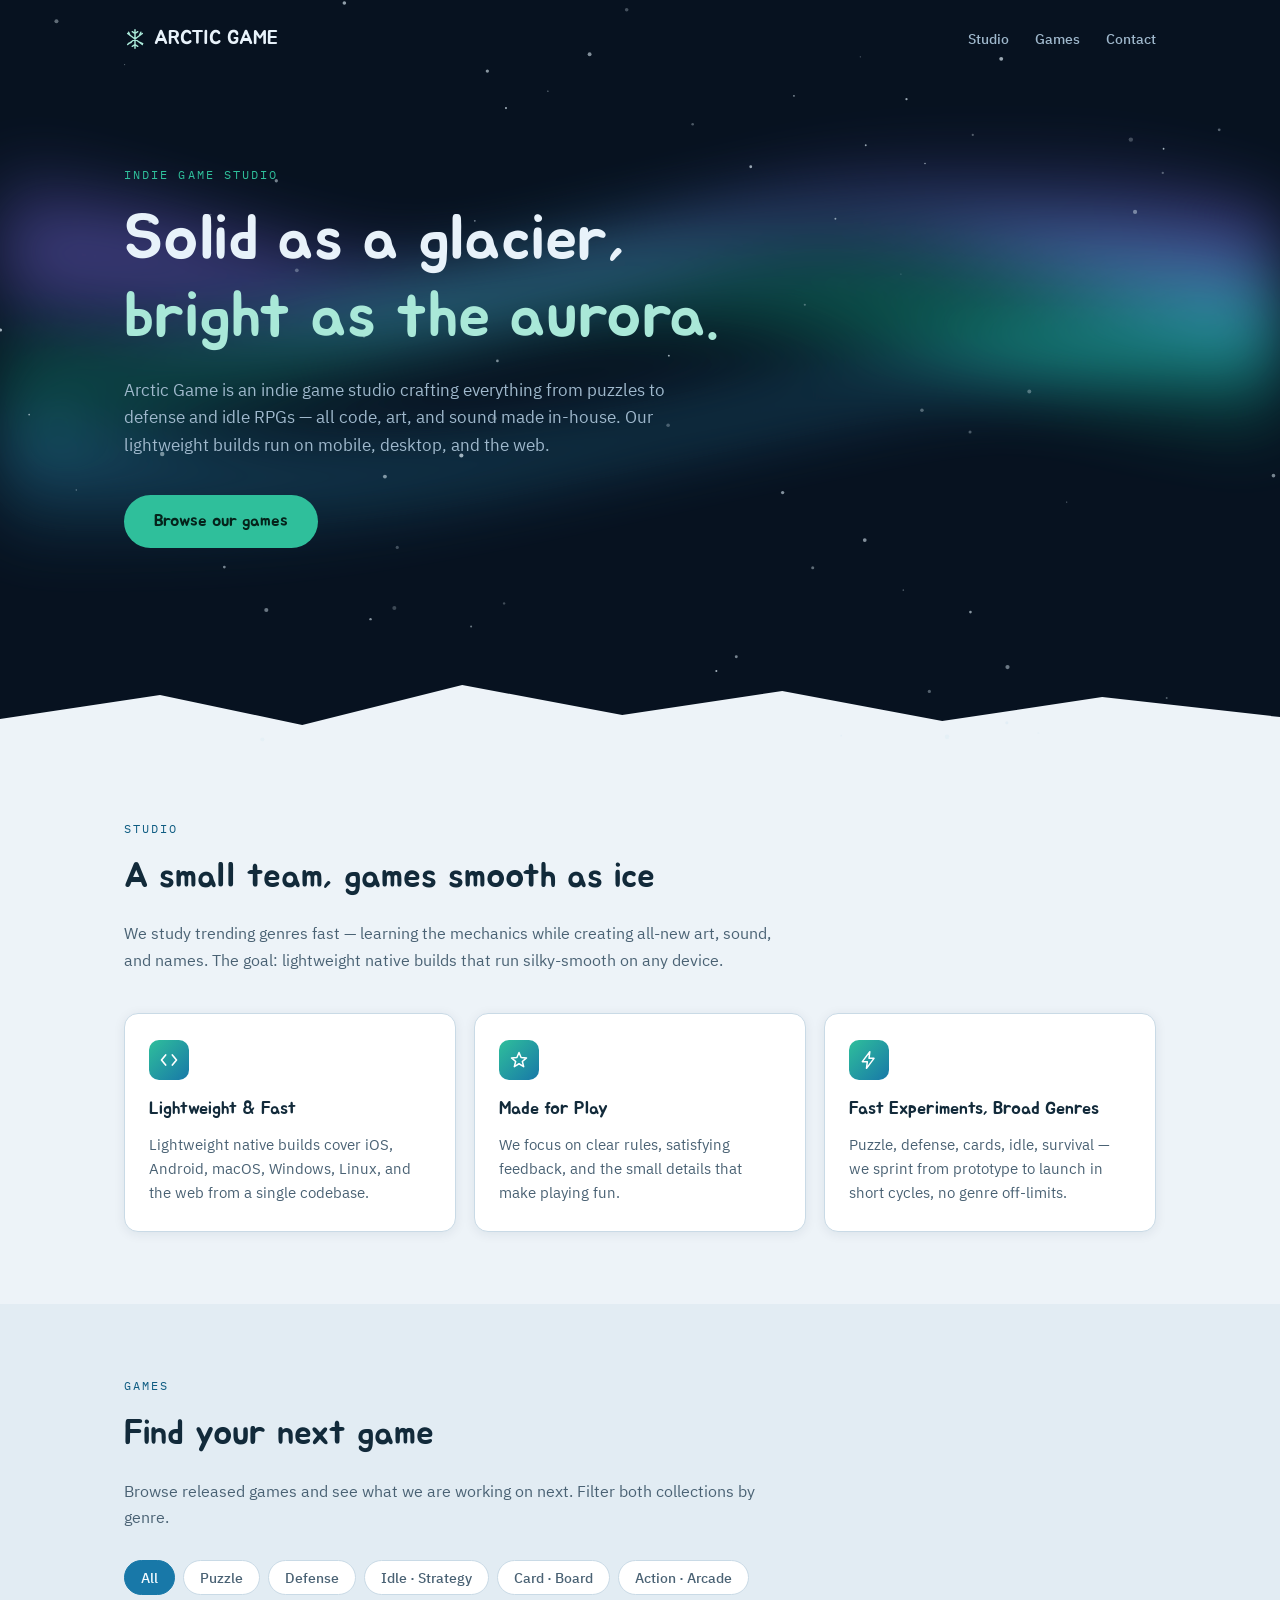
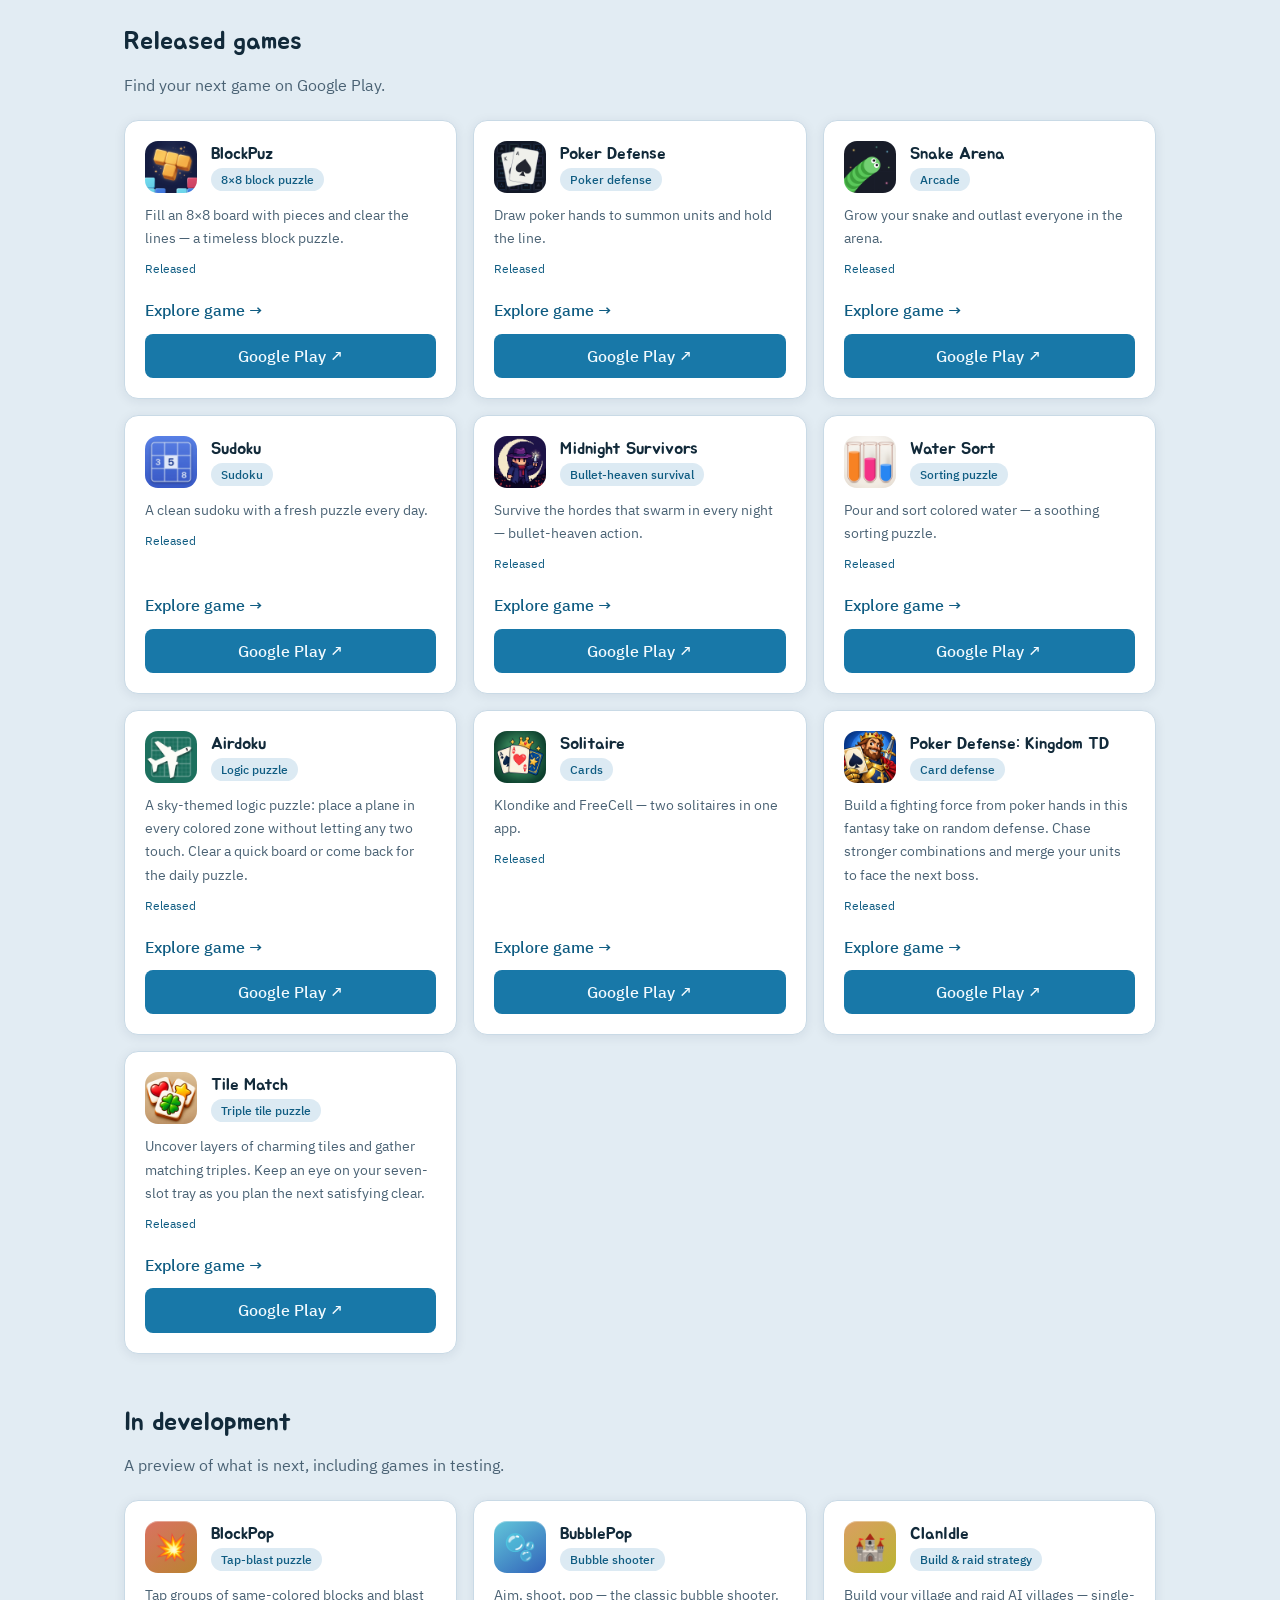
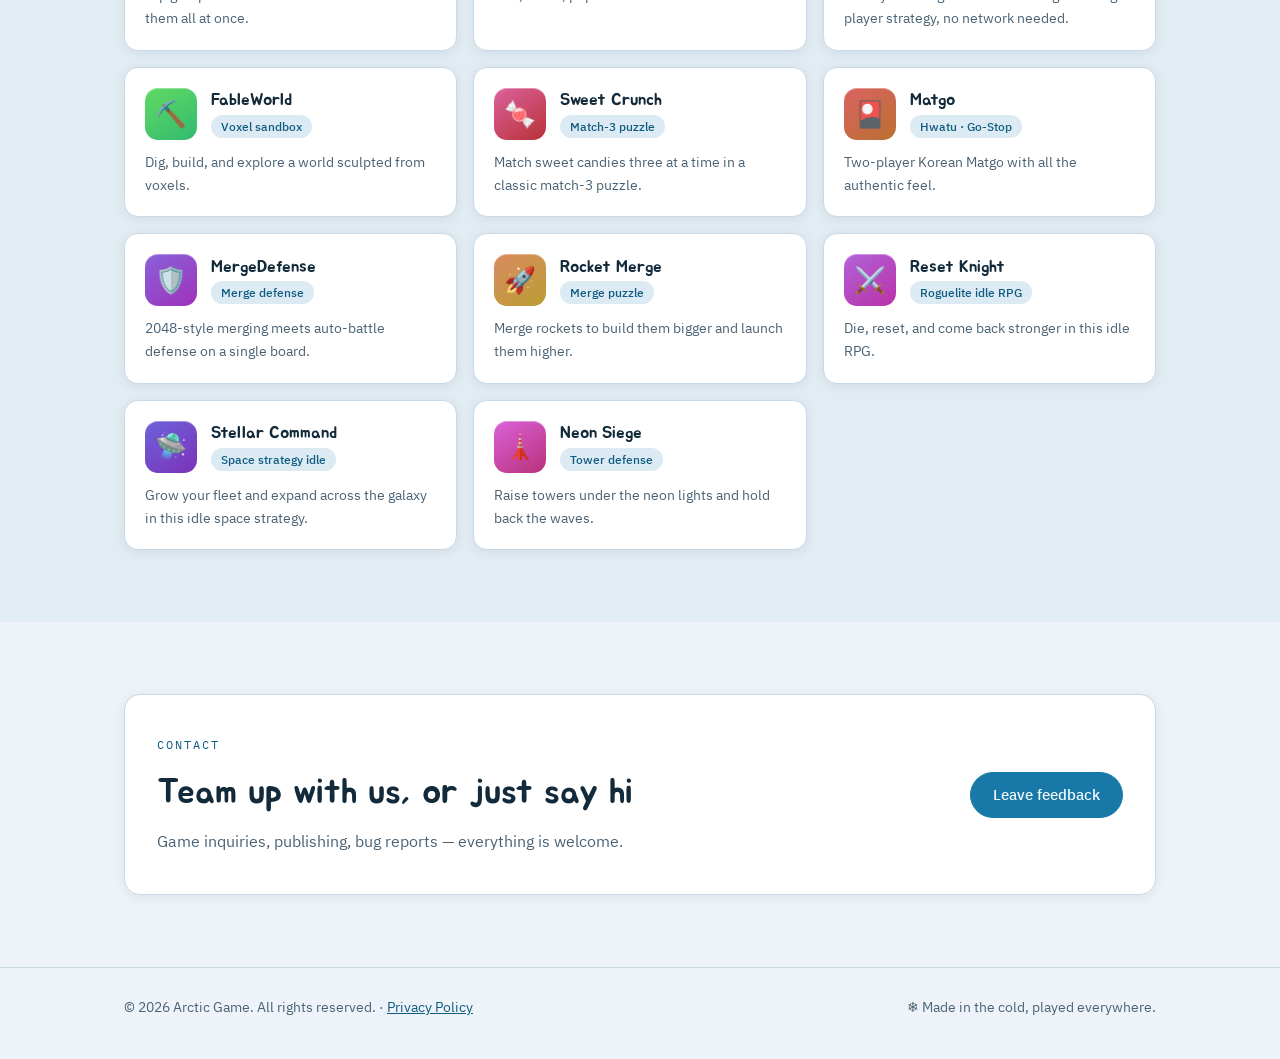
==== commit c8a2075d: "Optimize for search engine" ====
--- a/index.html
+++ b/index.html
@@ -3,8 +3,14 @@
 <head>
 <meta charset="UTF-8">
 <meta name="viewport" content="width=device-width, initial-scale=1.0">
-<title>Arctic Game</title>
+<title>Arctic Game — Indie Mobile Game Studio</title>
 <meta name="description" content="Arctic Game — an indie game studio making everything from puzzles to defense games, art and sound included">
+<link rel="canonical" href="https://arcticgame.github.io/">
+<meta property="og:type" content="website">
+<meta property="og:title" content="Arctic Game — Indie Mobile Game Studio">
+<meta property="og:description" content="Arctic Game — an indie game studio making everything from puzzles to defense games, art and sound included">
+<meta property="og:url" content="https://arcticgame.github.io/">
+<script type="application/ld+json">{"@context":"https://schema.org","@type":"Organization","name":"Arctic Game","url":"https://arcticgame.github.io/"}</script>
 <link rel="icon" href="data:image/svg+xml,%3Csvg xmlns='http://www.w3.org/2000/svg' viewBox='0 0 100 100'%3E%3Ctext y='.9em' font-size='90'%3E%E2%9D%84%EF%B8%8F%3C/text%3E%3C/svg%3E">
 <link rel="preconnect" href="https://fonts.googleapis.com">
 <link rel="preconnect" href="https://fonts.gstatic.com" crossorigin>
